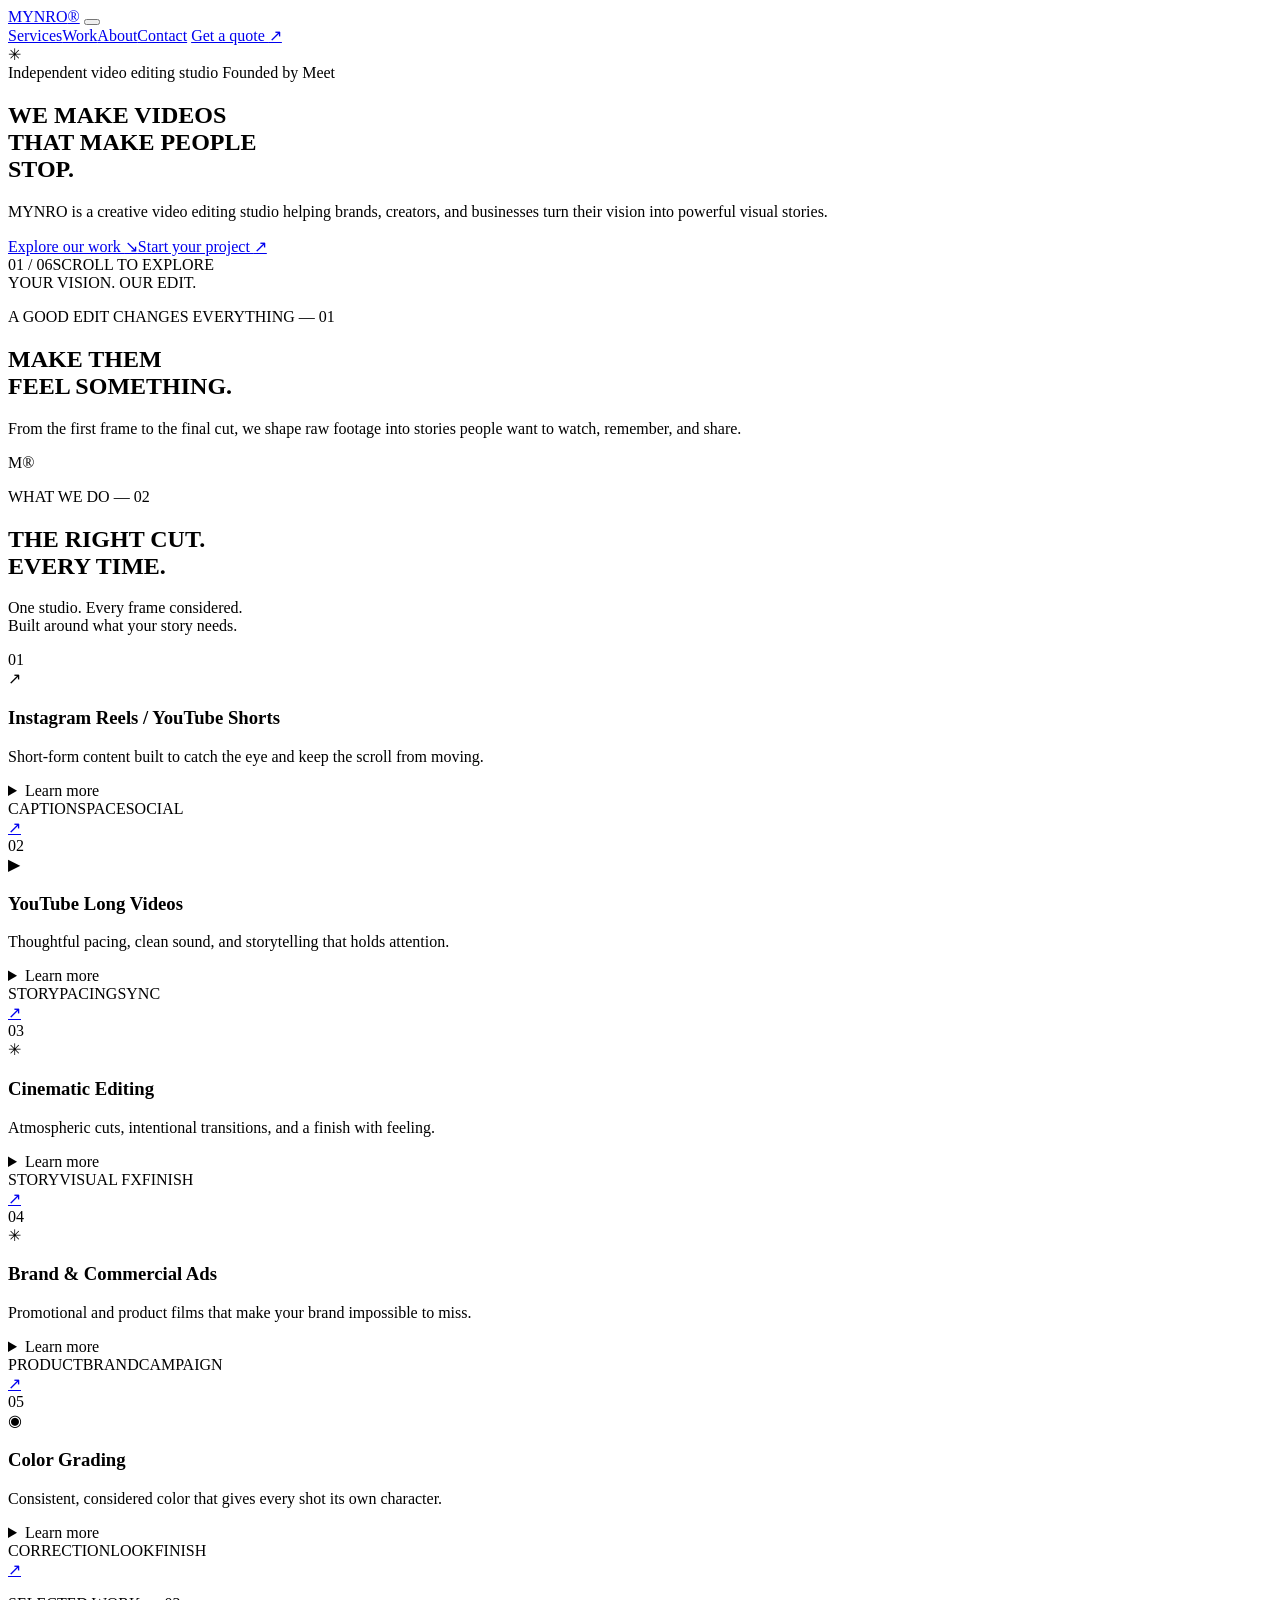
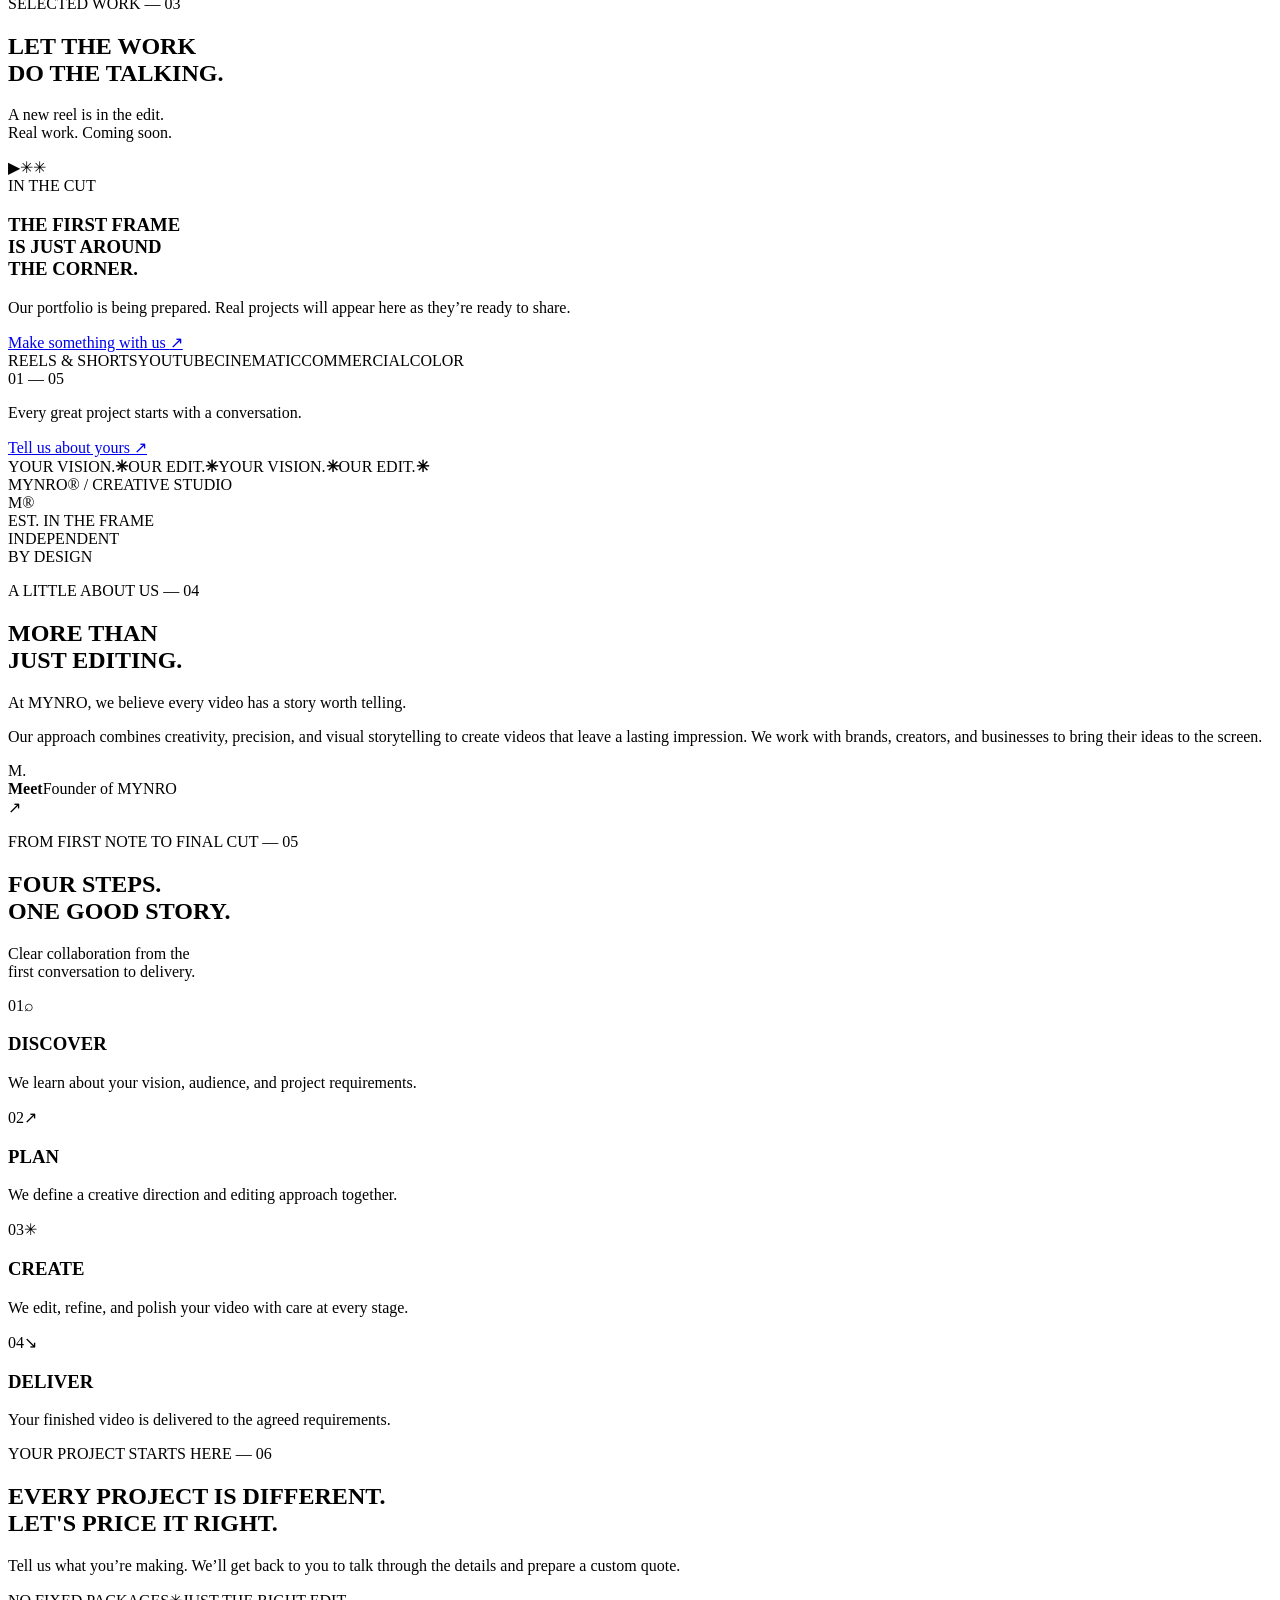
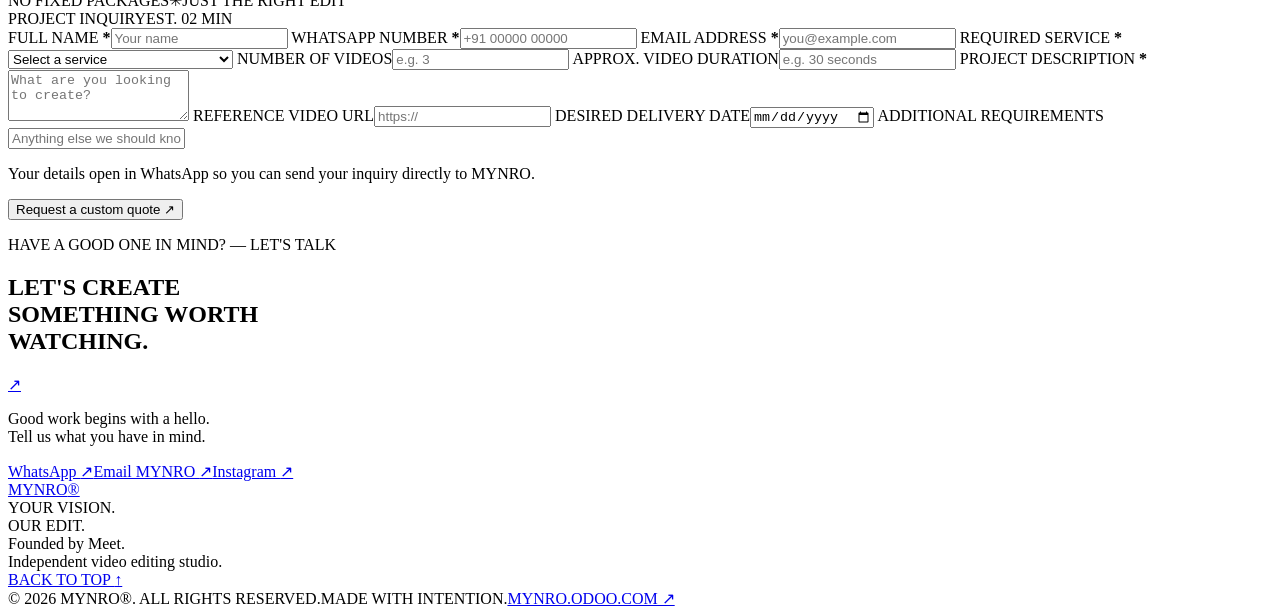
==== index.html @ 90002647 "Add files via upload" ====
<!doctype html>
<html lang="en">
<head>
  <meta charset="utf-8">
  <meta name="viewport" content="width=device-width, initial-scale=1">
  <meta name="theme-color" content="#080808">
  <meta name="description" content="MYNRO is a premium video editing studio specializing in Reels, YouTube videos, cinematic editing, commercial ads, and professional color grading.">
  <meta property="og:type" content="website">
  <meta property="og:url" content="https://mynro.odoo.com/">
  <meta property="og:title" content="MYNRO® | Premium Video Editing Studio">
  <meta property="og:description" content="Your vision. Our edit. A creative video editing studio founded by Meet.">
  <title>MYNRO® | Premium Video Editing Studio</title>
  <link rel="canonical" href="https://mynro.odoo.com/">
  <link rel="icon" href="favicon.svg" type="image/svg+xml">
  <link rel="preconnect" href="https://fonts.googleapis.com">
  <link rel="preconnect" href="https://fonts.gstatic.com" crossorigin>
  <link href="https://fonts.googleapis.com/css2?family=Anton&family=Manrope:wght@400;500;600;700;800&display=swap" rel="stylesheet">
  <link rel="stylesheet" href="styles.css">
  <script src="script.js" defer></script>
</head>
<body>
  <div class="grain" aria-hidden="true"></div>
  <header class="site-header" id="top">
    <a class="wordmark" href="#top" aria-label="MYNRO home">MYNRO<span>®</span></a>
    <button class="menu-toggle" aria-label="Open navigation" aria-expanded="false" aria-controls="primary-nav"><i></i><i></i></button>
    <nav id="primary-nav" class="primary-nav" aria-label="Main navigation">
      <a href="#services">Services</a><a href="#work">Work</a><a href="#about">About</a><a href="#contact">Contact</a>
      <a class="nav-cta" href="#quote">Get a quote <span>↗</span></a>
    </nav>
  </header>

  <main>
    <section class="hero" aria-labelledby="hero-title">
      <div class="hero-art" aria-hidden="true"><div class="orb orb-one"></div><div class="orb orb-two"></div><div class="hero-lines"></div><span class="hero-cross">✳</span></div>
      <div class="hero-inner">
        <div class="eyebrow reveal"><span class="live-dot"></span> Independent video editing studio <span class="eyebrow-rule"></span> Founded by Meet</div>
        <h1 id="hero-title" class="hero-title reveal">WE MAKE VIDEOS<br>THAT MAKE PEOPLE<br><span>STOP.</span></h1>
        <div class="hero-bottom reveal">
          <p>MYNRO is a creative video editing studio helping brands, creators, and businesses turn their vision into powerful visual stories.</p>
          <div class="hero-actions"><a class="button button-red" href="#work">Explore our work <span>↘</span></a><a class="text-link" href="#quote">Start your project <span>↗</span></a></div>
        </div>
      </div>
      <div class="hero-index"><span>01 / 06</span><span>SCROLL TO EXPLORE</span><span class="scroll-line"></span></div>
      <div class="hero-side">YOUR VISION. OUR EDIT.</div>
    </section>

    <section class="intro section-pad"><p class="section-kicker reveal">A GOOD EDIT CHANGES EVERYTHING <span>— 01</span></p><div class="intro-copy reveal"><h2>MAKE THEM<br><span>FEEL</span> SOMETHING.</h2><p>From the first frame to the final cut, we shape raw footage into stories people want to watch, remember, and share.</p></div><div class="intro-stamp" aria-hidden="true">M<span>®</span></div></section>

    <section class="services section-pad" id="services">
      <div class="section-heading reveal"><div><p class="section-kicker">WHAT WE DO <span>— 02</span></p><h2>THE RIGHT CUT.<br><span>EVERY TIME.</span></h2></div><p class="section-note">One studio. Every frame considered.<br>Built around what your story needs.</p></div>
      <div class="service-list">
        <article class="service-row reveal"><span class="service-num">01</span><div class="service-symbol symbol-reel"><span>↗</span><i></i></div><div class="service-main"><h3>Instagram Reels / YouTube Shorts</h3><p>Short-form content built to catch the eye and keep the scroll from moving.</p><details class="service-detail"><summary>Learn more</summary><p>Engaging transitions, captions and subtitles, and edits shaped for social platforms.</p></details></div><div class="service-tags"><span>CAPTIONS</span><span>PACE</span><span>SOCIAL</span></div><a class="row-arrow" href="#quote" aria-label="Get a quote for Instagram Reels and YouTube Shorts">↗</a></article>
        <article class="service-row reveal"><span class="service-num">02</span><div class="service-symbol symbol-long"><span>▶</span><i></i></div><div class="service-main"><h3>YouTube Long Videos</h3><p>Thoughtful pacing, clean sound, and storytelling that holds attention.</p><details class="service-detail"><summary>Learn more</summary><p>Long-form editing with careful story structure, audio synchronization, and visual details.</p></details></div><div class="service-tags"><span>STORY</span><span>PACING</span><span>SYNC</span></div><a class="row-arrow" href="#quote" aria-label="Get a quote for YouTube videos">↗</a></article>
        <article class="service-row reveal"><span class="service-num">03</span><div class="service-symbol symbol-cinema"><span>✳</span><i></i></div><div class="service-main"><h3>Cinematic Editing</h3><p>Atmospheric cuts, intentional transitions, and a finish with feeling.</p><details class="service-detail"><summary>Learn more</summary><p>Cinematic storytelling with creative transitions, visual effects where needed, and a polished final look.</p></details></div><div class="service-tags"><span>STORY</span><span>VISUAL FX</span><span>FINISH</span></div><a class="row-arrow" href="#quote" aria-label="Get a quote for cinematic editing">↗</a></article>
        <article class="service-row reveal"><span class="service-num">04</span><div class="service-symbol symbol-ads"><span>✳</span><i></i></div><div class="service-main"><h3>Brand & Commercial Ads</h3><p>Promotional and product films that make your brand impossible to miss.</p><details class="service-detail"><summary>Learn more</summary><p>Promotional videos, product films, and commercial stories shaped around your brand.</p></details></div><div class="service-tags"><span>PRODUCT</span><span>BRAND</span><span>CAMPAIGN</span></div><a class="row-arrow" href="#quote" aria-label="Get a quote for brand and commercial ads">↗</a></article>
        <article class="service-row reveal"><span class="service-num">05</span><div class="service-symbol symbol-grade"><span>◉</span><i></i></div><div class="service-main"><h3>Color Grading</h3><p>Consistent, considered color that gives every shot its own character.</p><details class="service-detail"><summary>Learn more</summary><p>Professional color correction, cinematic grading, visual consistency, and final color finishing.</p></details></div><div class="service-tags"><span>CORRECTION</span><span>LOOK</span><span>FINISH</span></div><a class="row-arrow" href="#quote" aria-label="Get a quote for color grading">↗</a></article>
      </div>
    </section>

    <section class="work section-pad" id="work">
      <div class="section-heading reveal"><div><p class="section-kicker">SELECTED WORK <span>— 03</span></p><h2>LET THE WORK<br><span>DO THE TALKING.</span></h2></div><p class="section-note">A new reel is in the edit.<br>Real work. Coming soon.</p></div>
      <div class="portfolio-empty reveal"><div class="empty-art" aria-hidden="true"><div class="empty-ring ring-a"></div><div class="empty-ring ring-b"></div><span class="empty-play">▶</span><span class="empty-cross cross-a">✳</span><span class="empty-cross cross-b">✳</span><div class="empty-bars"><i></i><i></i><i></i><i></i><i></i><i></i><i></i><i></i><i></i><i></i></div></div><div class="empty-copy"><span class="status-label"><i></i> IN THE CUT</span><h3>THE FIRST FRAME<br>IS JUST AROUND<br>THE CORNER.</h3><p>Our portfolio is being prepared. Real projects will appear here as they’re ready to share.</p><a class="text-link" href="#quote">Make something with us <span>↗</span></a></div><div class="empty-foot"><span>REELS & SHORTS</span><span>YOUTUBE</span><span>CINEMATIC</span><span>COMMERCIAL</span><span>COLOR</span></div></div>
      <div class="work-note reveal"><span>01 — 05</span><p>Every great project starts with a conversation.</p><a href="#quote">Tell us about yours <span>↗</span></a></div>
    </section>

    <section class="manifesto" aria-label="MYNRO brand statement"><div class="manifesto-track"><span>YOUR VISION.</span><b>✳</b><span>OUR EDIT.</span><b>✳</b><span>YOUR VISION.</span><b>✳</b><span>OUR EDIT.</span><b>✳</b></div></section>

    <section class="about section-pad" id="about">
      <div class="about-visual reveal"><div class="about-frame"><span class="frame-top">MYNRO® / CREATIVE STUDIO</span><div class="about-monogram">M<span>®</span></div><span class="frame-bottom">EST. IN THE FRAME</span></div><span class="about-index">INDEPENDENT<br>BY DESIGN</span></div>
      <div class="about-copy reveal"><p class="section-kicker">A LITTLE ABOUT US <span>— 04</span></p><h2>MORE THAN<br>JUST <span>EDITING.</span></h2><p class="about-lead">At MYNRO, we believe every video has a story worth telling.</p><p>Our approach combines creativity, precision, and visual storytelling to create videos that leave a lasting impression. We work with brands, creators, and businesses to bring their ideas to the screen.</p><div class="founder"><span class="founder-mark">M.</span><div><strong>Meet</strong><span>Founder of MYNRO</span></div><span class="founder-arrow">↗</span></div></div>
    </section>

    <section class="process section-pad"><div class="section-heading reveal"><div><p class="section-kicker">FROM FIRST NOTE TO FINAL CUT <span>— 05</span></p><h2>FOUR STEPS.<br><span>ONE GOOD STORY.</span></h2></div><p class="section-note">Clear collaboration from the<br>first conversation to delivery.</p></div><div class="process-grid"><article class="process-step reveal"><span class="step-number">01</span><span class="step-icon">⌕</span><h3>DISCOVER</h3><p>We learn about your vision, audience, and project requirements.</p><span class="step-line"></span></article><article class="process-step reveal"><span class="step-number">02</span><span class="step-icon">↗</span><h3>PLAN</h3><p>We define a creative direction and editing approach together.</p><span class="step-line"></span></article><article class="process-step reveal"><span class="step-number">03</span><span class="step-icon">✳</span><h3>CREATE</h3><p>We edit, refine, and polish your video with care at every stage.</p><span class="step-line"></span></article><article class="process-step reveal"><span class="step-number">04</span><span class="step-icon">↘</span><h3>DELIVER</h3><p>Your finished video is delivered to the agreed requirements.</p><span class="step-line"></span></article></div></section>

    <section class="quote section-pad" id="quote">
      <div class="quote-heading reveal"><p class="section-kicker">YOUR PROJECT STARTS HERE <span>— 06</span></p><h2>EVERY PROJECT IS DIFFERENT.<br><span>LET'S PRICE IT RIGHT.</span></h2><p>Tell us what you’re making. We’ll get back to you to talk through the details and prepare a custom quote.</p><div class="quote-no-packages"><span>NO FIXED PACKAGES</span><span class="quote-x">✳</span><span>JUST THE RIGHT EDIT</span></div></div>
      <form class="quote-form reveal" id="quote-form">
        <div class="form-top"><span>PROJECT INQUIRY</span><span>EST. 02 MIN <i></i></span></div>
        <div class="form-grid">
          <label>FULL NAME <b>*</b><input name="name" autocomplete="name" placeholder="Your name" required></label>
          <label>WHATSAPP NUMBER <b>*</b><input name="phone" type="tel" autocomplete="tel" placeholder="+91 00000 00000" required></label>
          <label>EMAIL ADDRESS <b>*</b><input name="email" type="email" autocomplete="email" placeholder="you@example.com" required></label>
          <label>REQUIRED SERVICE <b>*</b><select name="service" required><option value="" disabled selected>Select a service</option><option>Instagram Reels / YouTube Shorts</option><option>YouTube Long Videos</option><option>Cinematic Editing</option><option>Brand & Commercial Ads</option><option>Color Grading</option></select></label>
          <label>NUMBER OF VIDEOS<input name="count" placeholder="e.g. 3"></label>
          <label>APPROX. VIDEO DURATION<input name="duration" placeholder="e.g. 30 seconds"></label>
          <label class="wide">PROJECT DESCRIPTION <b>*</b><textarea name="description" rows="3" placeholder="What are you looking to create?" required></textarea></label>
          <label class="wide">REFERENCE VIDEO URL<input name="reference" type="url" placeholder="https://"></label>
          <label>DESIRED DELIVERY DATE<input name="date" type="date"></label>
          <label>ADDITIONAL REQUIREMENTS<input name="requirements" placeholder="Anything else we should know?"></label>
        </div>
        <div class="form-bottom"><p>Your details open in WhatsApp so you can send your inquiry directly to MYNRO.</p><button class="button button-red submit-button" type="submit">Request a custom quote <span>↗</span></button></div>
        <p class="form-feedback" id="form-feedback" role="status" aria-live="polite"></p>
      </form>
    </section>

    <section class="contact section-pad" id="contact"><div class="contact-top reveal"><p class="section-kicker">HAVE A GOOD ONE IN MIND? <span>— LET'S TALK</span></p><h2>LET'S CREATE<br>SOMETHING <span>WORTH<br>WATCHING.</span></h2><a class="contact-round" href="#quote" aria-label="Start your project">↗</a></div><div class="contact-bottom reveal"><p>Good work begins with a hello.<br>Tell us what you have in mind.</p><div class="contact-links"><a href="https://wa.me/917990540850" target="_blank" rel="noopener">WhatsApp <span>↗</span></a><a href="mailto:mynro.in@gmail.com">Email MYNRO <span>↗</span></a><a href="https://www.instagram.com/mynro.7/" target="_blank" rel="noopener">Instagram <span>↗</span></a></div></div></section>
  </main>

  <footer class="site-footer"><div class="footer-main"><a href="#top" class="footer-brand">MYNRO<span>®</span></a><div class="footer-tagline">YOUR VISION.<br>OUR EDIT.</div><div class="footer-founded">Founded by Meet.<br>Independent video editing studio.</div><a class="footer-top" href="#top">BACK TO TOP <span>↑</span></a></div><div class="footer-bottom"><span>© <span id="year"></span> MYNRO®. ALL RIGHTS RESERVED.</span><span>MADE WITH INTENTION.</span><a href="https://mynro.odoo.com/" target="_blank" rel="noopener">MYNRO.ODOO.COM ↗</a></div></footer>
</body>
</html>
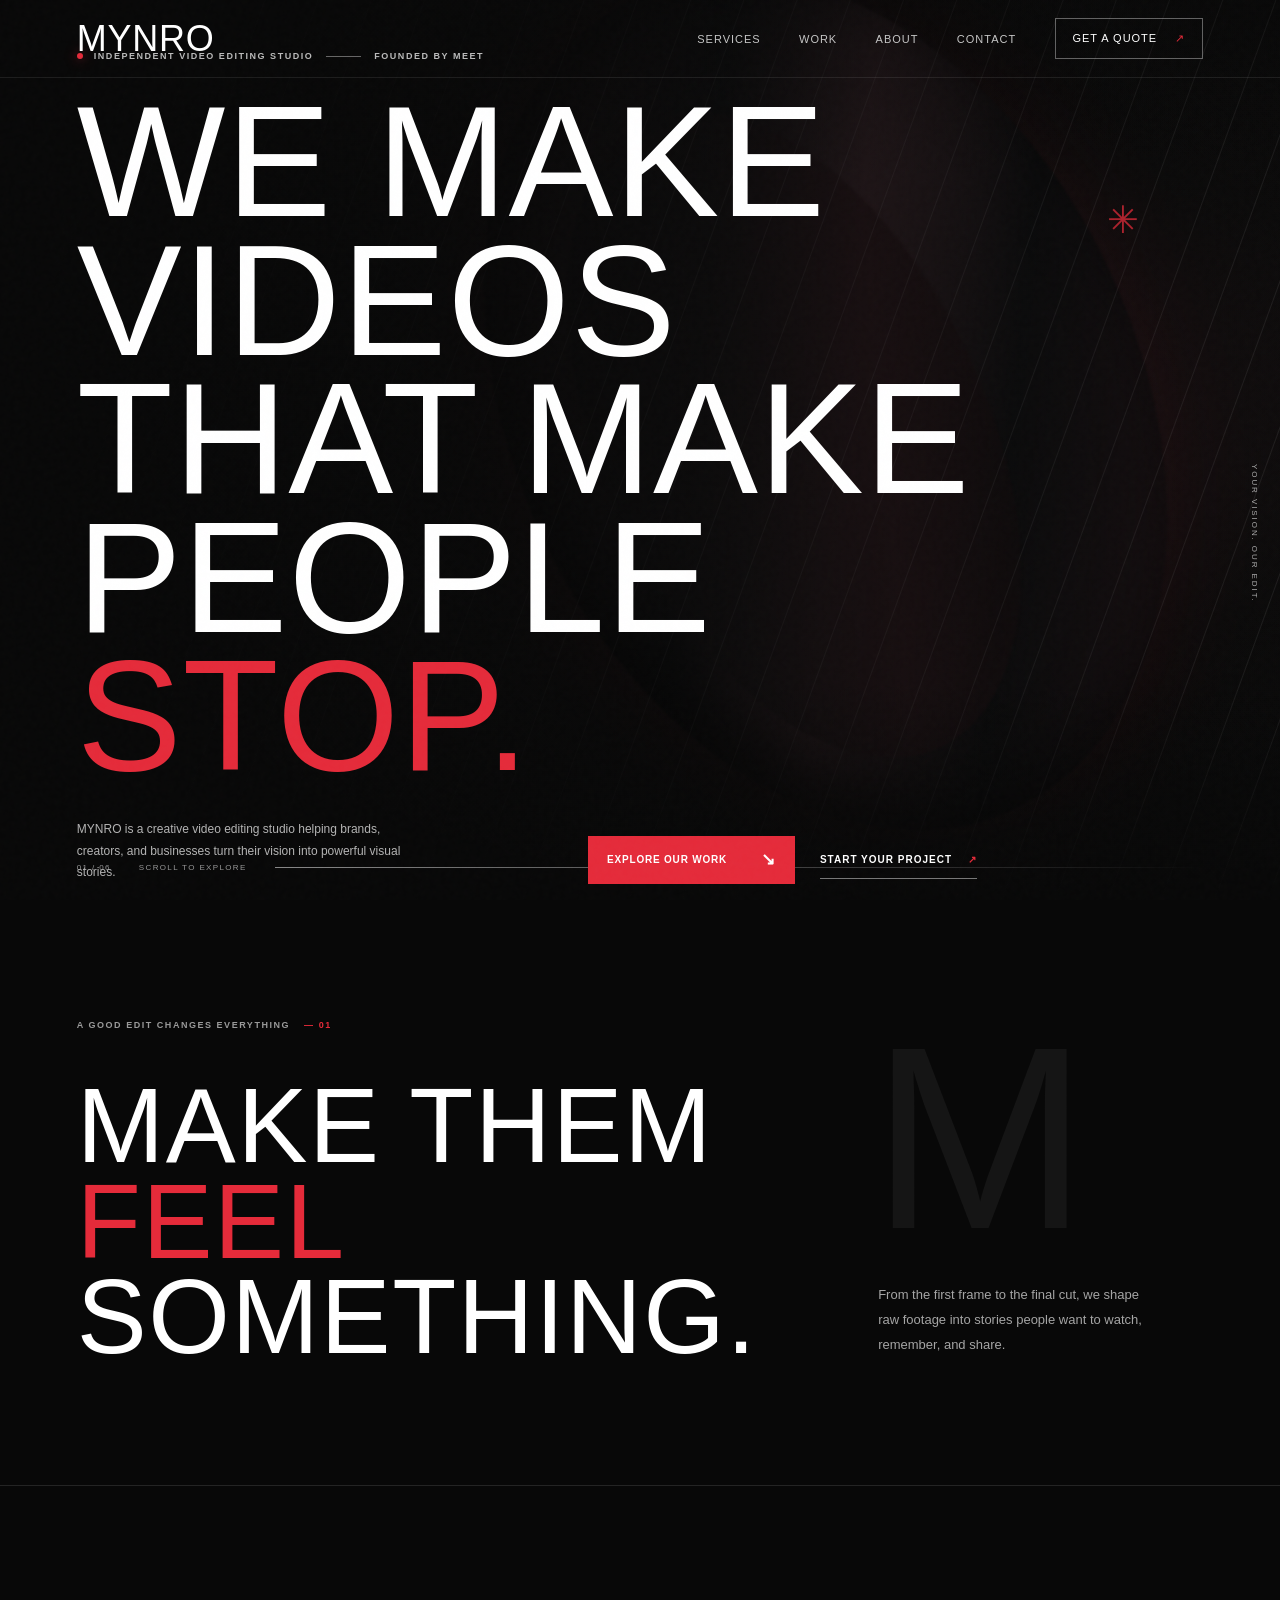
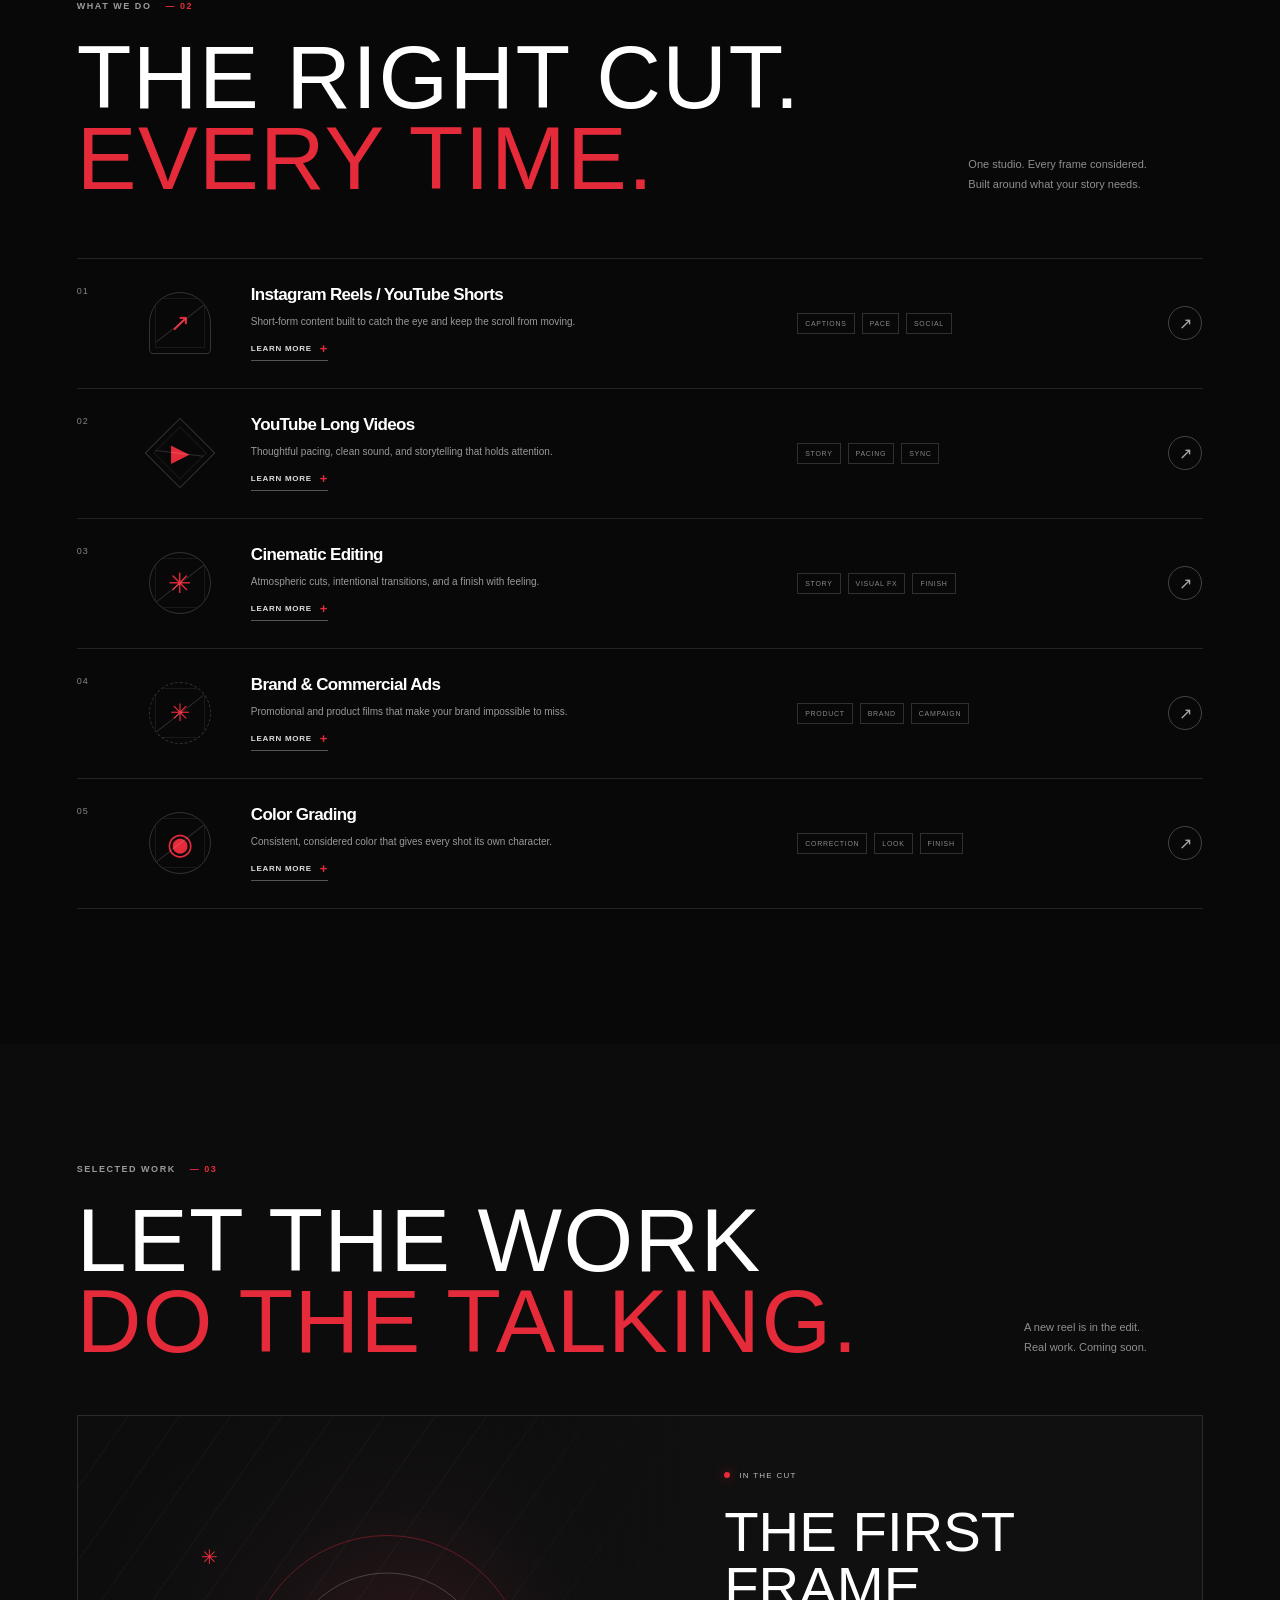
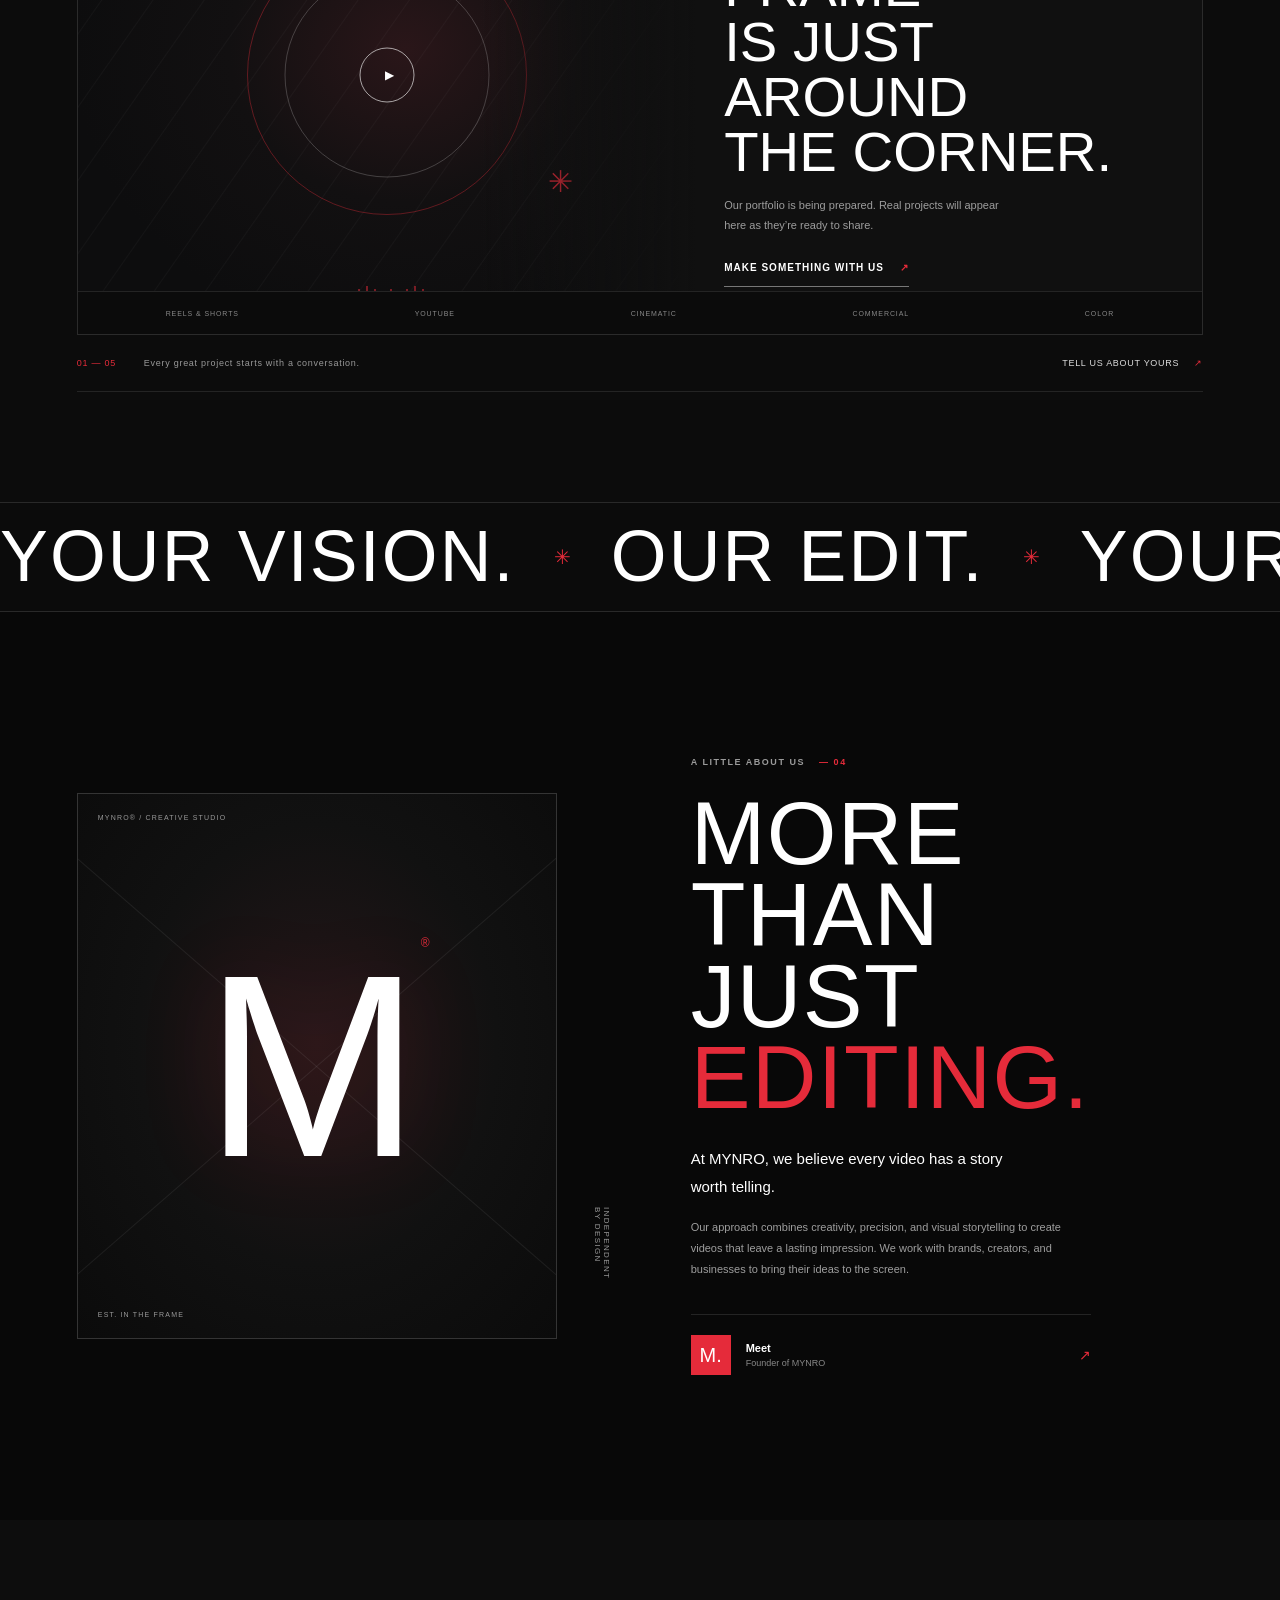
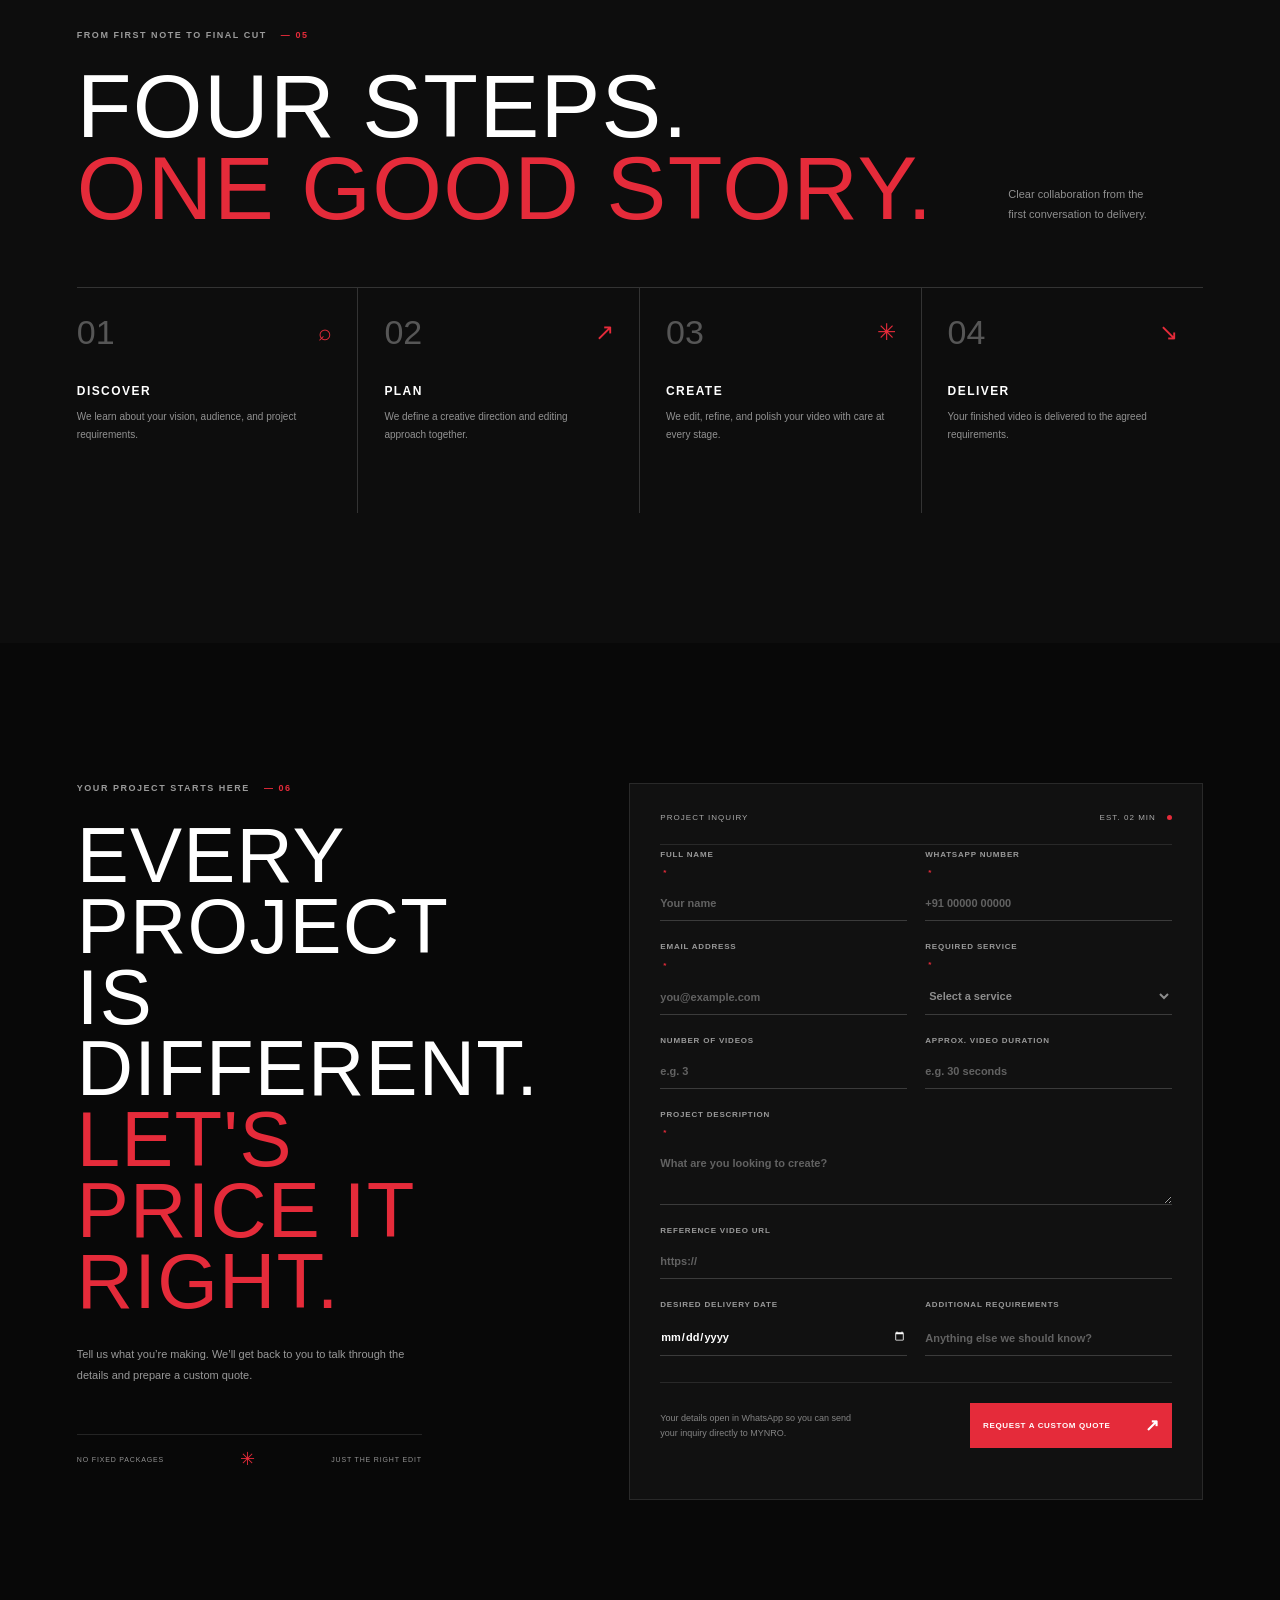
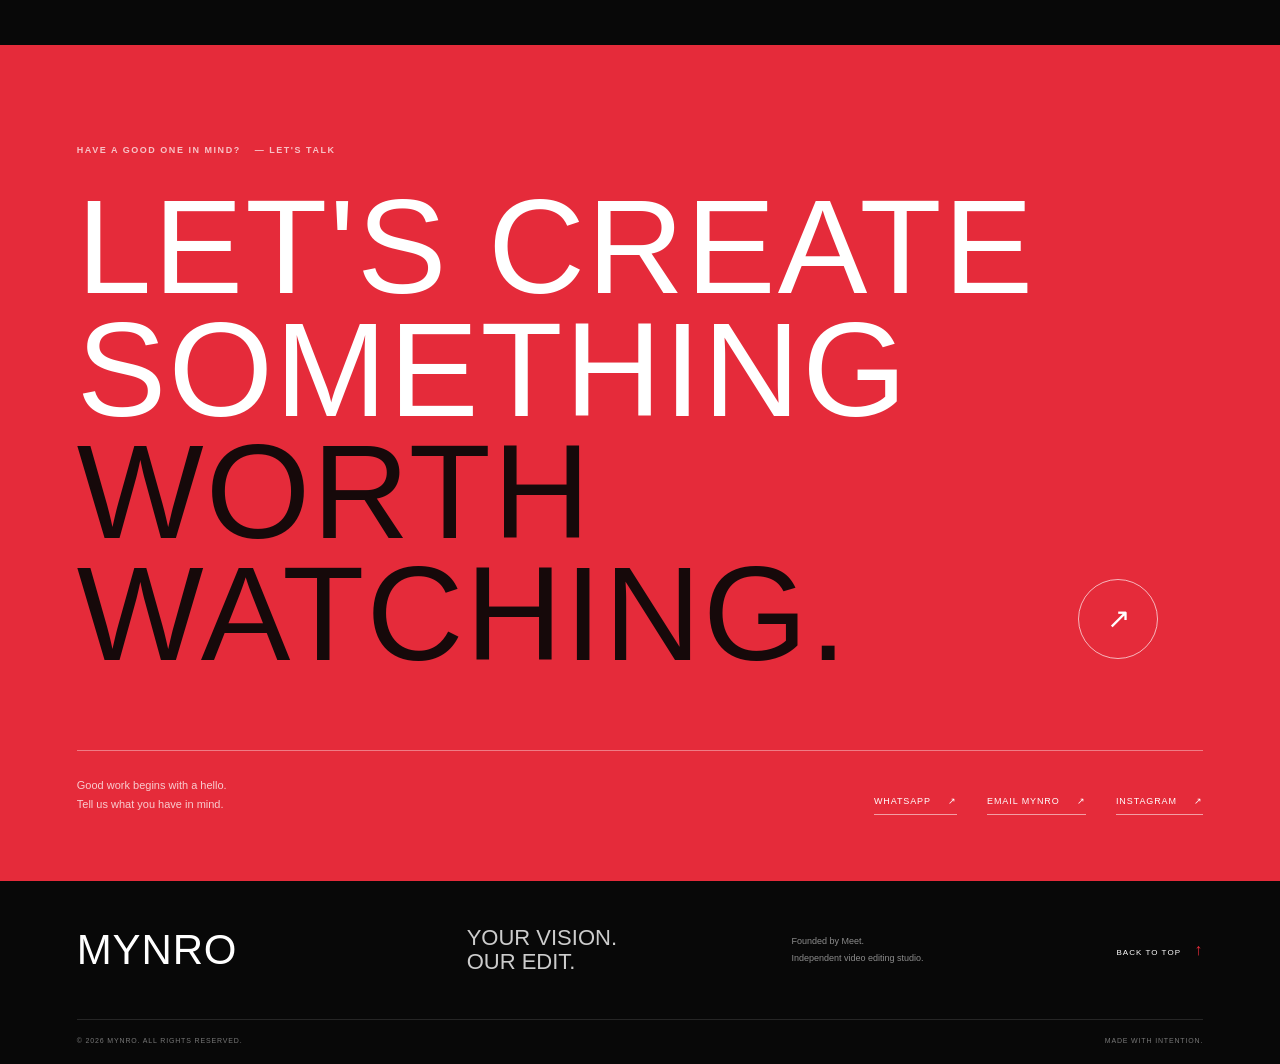
==== commit c6c8aaea: "Update index.html" ====
--- a/index.html
+++ b/index.html
@@ -7,9 +7,9 @@
   <meta name="description" content="MYNRO is a premium video editing studio specializing in Reels, YouTube videos, cinematic editing, commercial ads, and professional color grading.">
   <meta property="og:type" content="website">
   <meta property="og:url" content="https://mynro.odoo.com/">
-  <meta property="og:title" content="MYNRO® | Premium Video Editing Studio">
+  <meta property="og:title" content="MYNRO | Premium Video Editing Studio">
   <meta property="og:description" content="Your vision. Our edit. A creative video editing studio founded by Meet.">
-  <title>MYNRO® | Premium Video Editing Studio</title>
+  <title>MYNRO | Premium Video Editing Studio</title>
   <link rel="canonical" href="https://mynro.odoo.com/">
   <link rel="icon" href="favicon.svg" type="image/svg+xml">
   <link rel="preconnect" href="https://fonts.googleapis.com">
@@ -21,7 +21,7 @@
 <body>
   <div class="grain" aria-hidden="true"></div>
   <header class="site-header" id="top">
-    <a class="wordmark" href="#top" aria-label="MYNRO home">MYNRO<span>®</span></a>
+    <a class="wordmark" href="#top" aria-label="MYNRO home">MYNRO</a>
     <button class="menu-toggle" aria-label="Open navigation" aria-expanded="false" aria-controls="primary-nav"><i></i><i></i></button>
     <nav id="primary-nav" class="primary-nav" aria-label="Main navigation">
       <a href="#services">Services</a><a href="#work">Work</a><a href="#about">About</a><a href="#contact">Contact</a>
@@ -44,7 +44,7 @@
       <div class="hero-side">YOUR VISION. OUR EDIT.</div>
     </section>
 
-    <section class="intro section-pad"><p class="section-kicker reveal">A GOOD EDIT CHANGES EVERYTHING <span>— 01</span></p><div class="intro-copy reveal"><h2>MAKE THEM<br><span>FEEL</span> SOMETHING.</h2><p>From the first frame to the final cut, we shape raw footage into stories people want to watch, remember, and share.</p></div><div class="intro-stamp" aria-hidden="true">M<span>®</span></div></section>
+    <section class="intro section-pad"><p class="section-kicker reveal">A GOOD EDIT CHANGES EVERYTHING <span>— 01</span></p><div class="intro-copy reveal"><h2>MAKE THEM<br><span>FEEL</span> SOMETHING.</h2><p>From the first frame to the final cut, we shape raw footage into stories people want to watch, remember, and share.</p></div><div class="intro-stamp" aria-hidden="true">M</div></section>
 
     <section class="services section-pad" id="services">
       <div class="section-heading reveal"><div><p class="section-kicker">WHAT WE DO <span>— 02</span></p><h2>THE RIGHT CUT.<br><span>EVERY TIME.</span></h2></div><p class="section-note">One studio. Every frame considered.<br>Built around what your story needs.</p></div>
@@ -96,6 +96,7 @@
     <section class="contact section-pad" id="contact"><div class="contact-top reveal"><p class="section-kicker">HAVE A GOOD ONE IN MIND? <span>— LET'S TALK</span></p><h2>LET'S CREATE<br>SOMETHING <span>WORTH<br>WATCHING.</span></h2><a class="contact-round" href="#quote" aria-label="Start your project">↗</a></div><div class="contact-bottom reveal"><p>Good work begins with a hello.<br>Tell us what you have in mind.</p><div class="contact-links"><a href="https://wa.me/917990540850" target="_blank" rel="noopener">WhatsApp <span>↗</span></a><a href="mailto:mynro.in@gmail.com">Email MYNRO <span>↗</span></a><a href="https://www.instagram.com/mynro.7/" target="_blank" rel="noopener">Instagram <span>↗</span></a></div></div></section>
   </main>
 
-  <footer class="site-footer"><div class="footer-main"><a href="#top" class="footer-brand">MYNRO<span>®</span></a><div class="footer-tagline">YOUR VISION.<br>OUR EDIT.</div><div class="footer-founded">Founded by Meet.<br>Independent video editing studio.</div><a class="footer-top" href="#top">BACK TO TOP <span>↑</span></a></div><div class="footer-bottom"><span>© <span id="year"></span> MYNRO®. ALL RIGHTS RESERVED.</span><span>MADE WITH INTENTION.</span><a href="https://mynro.odoo.com/" target="_blank" rel="noopener">MYNRO.ODOO.COM ↗</a></div></footer>
+  
+<footer class="site-footer"><div class="footer-main"><a href="#top" class="footer-brand">MYNRO</a><div class="footer-tagline">YOUR VISION.<br>OUR EDIT.</div><div class="footer-founded">Founded by Meet.<br>Independent video editing studio.</div><a class="footer-top" href="#top">BACK TO TOP <span>↑</span></a></div><div class="footer-bottom"><span>© <span id="year"></span> MYNRO. ALL RIGHTS RESERVED.</span><span>MADE WITH INTENTION.</span></div></footer>
 </body>
 </html>
--- a/styles.css
+++ b/styles.css
@@ -0,0 +1,7 @@
+:root{--black:#080808;--card:#111;--white:#fff;--muted:#a5a5a5;--line:#242424;--red:#e52b3a;--display:'Anton','Arial Narrow',sans-serif;--body:'Manrope',Arial,sans-serif;--gutter:clamp(22px,6vw,92px)}
+*{box-sizing:border-box}html{scroll-behavior:smooth;scroll-padding-top:90px}body{margin:0;background:var(--black);color:var(--white);font-family:var(--body);font-size:14px;overflow-x:hidden}body.menu-open{overflow:hidden}a{color:inherit;text-decoration:none}button,input,select,textarea{font:inherit}.grain{position:fixed;inset:0;z-index:10;pointer-events:none;opacity:.075;background-image:url("data:image/svg+xml,%3Csvg viewBox='0 0 180 180' xmlns='http://www.w3.org/2000/svg'%3E%3Cfilter id='n'%3E%3CfeTurbulence type='fractalNoise' baseFrequency='.88' numOctaves='3' stitchTiles='stitch'/%3E%3C/filter%3E%3Crect width='100%25' height='100%25' filter='url(%23n)' opacity='.25'/%3E%3C/svg%3E")}.site-header{height:78px;padding:0 var(--gutter);display:flex;align-items:center;justify-content:space-between;position:absolute;z-index:20;top:0;left:0;width:100%;border-bottom:1px solid #ffffff16}.wordmark,.footer-brand{font:36px var(--display);letter-spacing:.02em}.wordmark span,.footer-brand span{font:11px var(--body);vertical-align:top;margin-left:2px}.primary-nav{display:flex;align-items:center;gap:clamp(20px,3vw,45px);font-size:11px;letter-spacing:.09em;text-transform:uppercase}.primary-nav>a:not(.nav-cta){color:#c6c6c6;transition:color .2s}.primary-nav>a:hover{color:#fff}.nav-cta{border:1px solid #ffffff5c;padding:13px 17px;transition:background .2s,border .2s}.nav-cta:hover{background:var(--red);border-color:var(--red)}.nav-cta span{padding-left:14px;color:var(--red)}.nav-cta:hover span{color:#fff}.menu-toggle{display:none}.hero{height:min(920px,100svh);min-height:690px;position:relative;overflow:hidden;display:flex;align-items:center}.hero-inner{position:relative;z-index:2;padding:110px var(--gutter) 75px;width:100%}.hero-art{position:absolute;inset:0;overflow:hidden;background:radial-gradient(ellipse at 72% 45%,#1a1113 0%,#0c0b0b 38%,#080808 72%)}.hero-art:after{content:'';position:absolute;inset:0;background:linear-gradient(90deg,#080808 2%,#080808db 38%,#0808081c 100%),linear-gradient(0deg,#080808 0%,transparent 24%,transparent 80%,#08080855)}.orb{position:absolute;border-radius:50%;filter:blur(1px);transform:rotate(-25deg)}.orb-one{width:min(49vw,700px);height:min(70vw,920px);top:-5%;right:11%;background:linear-gradient(120deg,#29191c,#0f0f10 37%,#332125 52%,#0d0d0e 69%,#241417);box-shadow:inset 30px 0 80px #000,0 0 100px #7b1c2630}.orb-two{width:min(30vw,430px);height:min(55vw,690px);top:10%;right:23%;background:linear-gradient(110deg,#0a0a0b,#161213 40%,#251417 65%,#080808);opacity:.78}.hero-lines{position:absolute;inset:0;opacity:.1;background:repeating-linear-gradient(110deg,transparent 0,transparent 48px,#d2d2d2 49px,transparent 50px)}.hero-cross{position:absolute;right:11%;top:22%;font-size:38px;color:var(--red);animation:rotate 18s linear infinite}.eyebrow,.section-kicker{font-size:9px;font-weight:700;letter-spacing:.17em;text-transform:uppercase}.eyebrow{display:flex;align-items:center;gap:11px;color:#bbb;margin-bottom:31px}.live-dot,.status-label i{width:6px;height:6px;border-radius:50%;background:var(--red);display:inline-block;box-shadow:0 0 12px #e52b3a99}.eyebrow-rule{width:35px;height:1px;background:#666;margin:0 2px}.hero-title{font:clamp(78px,12.3vw,174px)/.88 var(--display);letter-spacing:.005em;margin:0;max-width:1160px;position:relative;z-index:1}.hero-title span,.section-heading h2 span,.intro h2 span,.about-copy h2 span,.quote h2 span,.contact h2 span{color:var(--red)}.hero-bottom{display:flex;align-items:flex-end;justify-content:space-between;gap:25px;max-width:900px;margin-top:34px}.hero-bottom>p{max-width:335px;color:#b4b4b4;line-height:1.8;font-size:12px;margin:0}.hero-actions{display:flex;align-items:center;gap:25px}.button{display:inline-flex;align-items:center;justify-content:space-between;gap:34px;min-height:48px;padding:0 19px;font-size:10px;font-weight:800;letter-spacing:.08em;text-transform:uppercase;border:0;cursor:pointer}.button-red{background:var(--red);color:white;transition:background .2s,transform .2s}.button-red:hover{background:#c61e2e;transform:translateY(-2px)}.button span{font-size:17px}.text-link{font-size:10px;text-transform:uppercase;letter-spacing:.1em;font-weight:700;border-bottom:1px solid #777;padding:13px 0}.text-link span{color:var(--red);padding-left:12px}.hero-index{position:absolute;bottom:28px;left:var(--gutter);right:var(--gutter);display:flex;align-items:center;gap:28px;font-size:8px;letter-spacing:.17em;color:#979797}.scroll-line{height:1px;flex:1;background:linear-gradient(90deg,#888,transparent)}.hero-side{position:absolute;right:21px;bottom:33%;writing-mode:vertical-rl;font-size:8px;letter-spacing:.24em;color:#aaa}.section-pad{padding:120px var(--gutter)}.intro{min-height:520px;position:relative;border-bottom:1px solid var(--line)}.section-kicker{color:#9a9a9a;margin:0}.section-kicker span{color:var(--red);margin-left:10px}.intro-copy{display:flex;align-items:flex-end;justify-content:space-between;gap:30px;margin-top:48px;position:relative;z-index:1}.intro h2,.section-heading h2,.about-copy h2,.quote h2,.contact h2{font:clamp(54px,8.2vw,112px)/.91 var(--display);letter-spacing:.015em;margin:0}.intro-copy>p{max-width:280px;font-size:13px;line-height:1.9;color:var(--muted);margin:0 4% 7px 0}.intro-stamp{position:absolute;right:15%;top:23%;font:260px/.8 var(--display);color:#151515}.intro-stamp span{font:16px var(--body);vertical-align:top}.services{padding-top:115px;padding-bottom:135px}.section-heading{display:flex;align-items:flex-end;justify-content:space-between;gap:30px;margin-bottom:58px}.section-heading h2{font-size:clamp(56px,7vw,94px);margin-top:26px}.section-note{font-size:11px;color:#8f8f8f;line-height:1.8;margin:0 5% 5px 0}.service-list{border-top:1px solid var(--line)}.service-row{min-height:130px;border-bottom:1px solid var(--line);display:grid;grid-template-columns:52px 82px minmax(240px,1.5fr) minmax(210px,1fr) 35px;align-items:center;gap:20px;transition:background .25s,padding .25s}.service-row:hover{background:#101010;padding-left:12px;padding-right:12px}.service-num{font-size:9px;letter-spacing:.1em;color:#858585;align-self:start;padding-top:27px}.service-symbol{height:62px;width:62px;position:relative;border:1px solid #333;display:grid;place-items:center;overflow:hidden;color:var(--red);font-size:24px}.service-symbol:before{content:'';position:absolute;inset:5px;border:1px solid #ffffff12}.service-symbol i{position:absolute;width:100%;height:1px;background:#ffffff26;transform:rotate(-38deg)}.symbol-reel{border-radius:50% 50% 4px 4px}.symbol-long{transform:rotate(45deg);width:50px;height:50px;margin-left:6px}.symbol-long span{transform:rotate(-45deg)}.symbol-cinema{border-radius:50%;font-size:28px}.symbol-ads{border-radius:50%;border-style:dashed}.symbol-grade{border-radius:50%;font-size:30px}.service-main h3{font-size:17px;letter-spacing:-.04em;margin:0 0 8px}.service-main p{font-size:10px;line-height:1.7;color:#999;margin:0;max-width:360px}.service-tags{display:flex;flex-wrap:wrap;gap:7px}.service-tags span{font-size:7px;letter-spacing:.1em;color:#888;border:1px solid #303030;padding:6px 7px}.row-arrow{width:34px;height:34px;border:1px solid #444;border-radius:50%;display:grid;place-items:center;font-size:16px;color:#aaa;transition:all .2s}.service-row:hover .row-arrow{background:var(--red);color:#fff;border-color:var(--red)}.work{background:#0c0c0c;padding-top:120px;padding-bottom:110px}.work .section-heading{margin-bottom:52px}.portfolio-empty{min-height:440px;display:grid;grid-template-columns:1.1fr .9fr;position:relative;border:1px solid #2b2b2b;background:#101010;overflow:hidden}.empty-art{position:relative;min-height:420px;background:radial-gradient(ellipse at 53% 45%,#2a1619,#121011 38%,#0d0d0e 72%);overflow:hidden}.empty-art:after{content:'';position:absolute;inset:0;background:linear-gradient(90deg,transparent 65%,#101010 100%),repeating-linear-gradient(125deg,transparent,transparent 40px,#ffffff08 41px,transparent 42px)}.empty-ring{position:absolute;border:1px solid #e52b3a60;border-radius:50%;top:50%;left:50%;transform:translate(-50%,-50%)}.ring-a{width:280px;height:280px}.ring-b{width:205px;height:205px;border-color:#ffffff33}.empty-play{position:absolute;top:50%;left:50%;transform:translate(-50%,-50%);z-index:2;width:55px;height:55px;border:1px solid #ffffff9c;border-radius:50%;display:grid;place-items:center;padding-left:4px;font-size:12px}.empty-cross{position:absolute;color:var(--red)}.cross-a{left:20%;top:25%;font-size:20px}.cross-b{right:20%;bottom:26%;font-size:30px}.empty-bars{position:absolute;left:50%;bottom:27px;transform:translateX(-50%);display:flex;gap:6px;align-items:center;height:22px}.empty-bars i{display:block;width:2px;height:10px;background:#e52b3a80}.empty-bars i:nth-child(3n){height:20px}.empty-bars i:nth-child(2n){height:14px}.empty-copy{padding:55px 45px 60px 28px;align-self:center}.status-label{font-size:8px;letter-spacing:.16em;color:#bcbcbc;display:flex;gap:9px;align-items:center}.empty-copy h3{font:clamp(35px,4.4vw,58px)/.98 var(--display);margin:24px 0 17px}.empty-copy p{font-size:11px;color:#9d9d9d;line-height:1.8;max-width:285px;margin-bottom:22px}.empty-foot{position:absolute;bottom:0;left:0;right:0;height:43px;background:#0b0b0b;border-top:1px solid #242424;display:flex;align-items:center;justify-content:space-around;font-size:7px;letter-spacing:.13em;color:#888}.work-note{display:flex;align-items:center;gap:28px;padding:23px 0;border-bottom:1px solid var(--line);font-size:9px;letter-spacing:.08em;color:#999}.work-note p{margin:0;flex:1}.work-note>span{color:var(--red)}.work-note a{color:#ddd;text-transform:uppercase}.work-note a span{color:var(--red);padding-left:12px}.manifesto{overflow:hidden;border-top:1px solid #292929;border-bottom:1px solid #292929;padding:18px 0;background:#0b0b0b}.manifesto-track{display:flex;align-items:center;justify-content:space-around;gap:38px;white-space:nowrap;font:clamp(31px,5.6vw,72px)/1 var(--display);letter-spacing:.03em}.manifesto-track b{font:20px var(--body);color:var(--red)}.about{display:grid;grid-template-columns:1fr 1fr;gap:9%;align-items:center;padding-top:145px;padding-bottom:145px}.about-visual{position:relative;max-width:480px;width:100%;aspect-ratio: .88}.about-frame{position:absolute;inset:0;border:1px solid #343434;background:radial-gradient(ellipse at 50% 46%,#251719,#111 53%,#0b0b0b);display:flex;align-items:center;justify-content:center;overflow:hidden}.about-frame:before,.about-frame:after{content:'';position:absolute;width:150%;height:1px;background:#ffffff12;transform:rotate(-41deg)}.about-frame:after{transform:rotate(41deg)}.frame-top,.frame-bottom{position:absolute;z-index:1;left:20px;right:20px;font-size:7px;letter-spacing:.17em;color:#999}.frame-top{top:20px}.frame-bottom{bottom:20px}.about-monogram{font:clamp(140px,22vw,260px)/1 var(--display);color:#fff;position:relative;text-shadow:0 0 90px #e52b3a24}.about-monogram span{font:12px var(--body);color:var(--red);vertical-align:top}.about-index{position:absolute;right:-54px;bottom:11%;writing-mode:vertical-rl;font-size:8px;letter-spacing:.17em;color:#999}.about-copy h2{font-size:clamp(54px,7vw,90px);margin:26px 0}.about-copy>p:not(.section-kicker){font-size:11px;line-height:1.9;color:#9e9e9e;max-width:400px}.about-copy .about-lead{color:#fff!important;font-size:15px!important;max-width:350px!important}.founder{display:flex;align-items:center;gap:15px;margin-top:35px;padding-top:20px;border-top:1px solid var(--line);max-width:400px}.founder-mark{width:40px;height:40px;display:grid;place-items:center;background:var(--red);font:20px var(--display)}.founder div{display:grid;gap:4px}.founder strong{font-size:11px}.founder div span{font-size:9px;color:#888}.founder-arrow{margin-left:auto;color:var(--red)}.process{background:#0d0d0d;padding-top:110px;padding-bottom:130px}.process-grid{display:grid;grid-template-columns:repeat(4,1fr);border-top:1px solid #333}.process-step{position:relative;min-height:225px;padding:25px 26px 12px 0;border-right:1px solid #333}.process-step+.process-step{padding-left:26px}.process-step:last-child{border:0}.step-number{display:block;font:34px var(--display);color:#565656}.step-icon{position:absolute;right:25px;top:31px;font-size:23px;color:var(--red)}.process-step h3{font-size:12px;letter-spacing:.12em;margin:32px 0 10px}.process-step p{max-width:220px;color:#929292;font-size:10px;line-height:1.8}.step-line{position:absolute;bottom:0;left:0;width:0;height:2px;background:var(--red);transition:width .5s}.process-step:hover .step-line{width:100%}.quote{display:grid;grid-template-columns:.88fr 1.12fr;gap:8%;padding-top:140px;padding-bottom:145px}.quote-heading{position:sticky;top:90px;align-self:start}.quote h2{font-size:clamp(47px,6.1vw,78px);margin:27px 0}.quote-heading>p:not(.section-kicker){font-size:11px;line-height:1.9;color:#999;max-width:350px}.quote-no-packages{margin-top:48px;border-top:1px solid var(--line);padding-top:13px;display:flex;align-items:center;justify-content:space-between;max-width:345px;font-size:7px;letter-spacing:.12em;color:#929292}.quote-x{color:var(--red);font-size:18px}.quote-form{background:#111;border:1px solid #292929;padding:29px 30px}.form-top{display:flex;justify-content:space-between;padding-bottom:22px;margin-bottom:5px;border-bottom:1px solid #292929;font-size:8px;letter-spacing:.13em;color:#aaa}.form-top span:last-child i{display:inline-block;width:5px;height:5px;border-radius:50%;background:var(--red);margin-left:8px}.form-grid{display:grid;grid-template-columns:1fr 1fr;gap:21px 18px}.form-grid label{display:grid;gap:9px;color:#999;font-size:8px;letter-spacing:.1em;font-weight:700}.form-grid label b{color:var(--red);display:inline;margin-left:3px}.form-grid input,.form-grid select,.form-grid textarea{border:0;border-bottom:1px solid #3b3b3b;background:transparent;color:#fff;border-radius:0;padding:11px 0;font-family:var(--body);font-size:11px;outline:none;width:100%;resize:vertical}.form-grid input:focus,.form-grid select:focus,.form-grid textarea:focus{border-color:var(--red)}.form-grid input::placeholder,.form-grid textarea::placeholder{color:#626262}.form-grid select{color:#8d8d8d}.form-grid select option{background:#111;color:#fff}.form-grid input[type=date]{color-scheme:dark}.form-grid .wide{grid-column:1/-1}.form-bottom{display:flex;align-items:center;justify-content:space-between;gap:20px;margin-top:26px;padding-top:20px;border-top:1px solid #292929}.form-bottom p{max-width:210px;color:#848484;font-size:9px;line-height:1.7;margin:0}.submit-button{font-size:8px;padding:0 13px;min-height:45px}.form-feedback{font-size:10px;color:#ff7d86;min-height:12px;margin:10px 0 0}.contact{background:#e52b3a;padding-top:100px;padding-bottom:66px;color:#fff}.contact .section-kicker,.contact .section-kicker span{color:#ffffffb5}.contact-top{position:relative}.contact h2{font-size:clamp(66px,10.5vw,140px);margin-top:30px}.contact h2 span{color:#16090a}.contact-round{position:absolute;right:4%;bottom:3%;width:80px;height:80px;border:1px solid #ffffffa8;border-radius:50%;display:grid;place-items:center;font-size:28px;transition:background .2s,color .2s}.contact-round:hover{background:#fff;color:var(--red)}.contact-bottom{display:flex;justify-content:space-between;align-items:flex-end;margin-top:75px;padding-top:25px;border-top:1px solid #ffffff61}.contact-bottom>p{margin:0;color:#ffffffc2;font-size:11px;line-height:1.8}.contact-links{display:flex;gap:30px}.contact-links a{font-size:9px;text-transform:uppercase;letter-spacing:.1em;border-bottom:1px solid #ffffff8a;padding-bottom:8px}.contact-links a span{padding-left:14px}.site-footer{padding:45px var(--gutter) 20px;background:#080808}.footer-main{display:grid;grid-template-columns:1.2fr 1fr 1fr auto;align-items:center;padding-bottom:44px;border-bottom:1px solid #252525}.footer-brand{font-size:42px}.footer-tagline{font:22px/1.1 var(--display);color:#ccc}.footer-founded{font-size:9px;line-height:1.9;color:#8c8c8c}.footer-top{font-size:8px;letter-spacing:.13em}.footer-top span{font-size:16px;color:var(--red);margin-left:10px}.footer-bottom{display:flex;justify-content:space-between;padding-top:17px;font-size:7px;letter-spacing:.12em;color:#777}.footer-bottom a{color:#aaa}.reveal{opacity:0;transform:translateY(22px);transition:opacity .7s ease,transform .7s cubic-bezier(.2,.7,.2,1)}.reveal.in-view{opacity:1;transform:translateY(0)}@keyframes rotate{to{transform:rotate(335deg)}}
+@media(max-width:1000px){.hero-title{font-size:clamp(76px,13vw,130px)}.service-row{grid-template-columns:34px 65px minmax(190px,1fr) minmax(145px,.7fr) 34px;gap:14px}.service-tags span{font-size:6px;padding:5px}.quote{gap:5%}.quote-form{padding:25px 22px}.form-bottom{align-items:flex-start;flex-direction:column}.form-bottom p{max-width:none}.submit-button{width:100%}.about{gap:7%}}
+@media(max-width:700px){.site-header{height:67px}.wordmark{font-size:31px}.menu-toggle{display:flex;width:42px;height:42px;background:transparent;border:1px solid #ffffff44;align-items:center;justify-content:center;gap:5px;flex-direction:column;z-index:3}.menu-toggle i{display:block;width:16px;height:1px;background:white;transition:transform .2s}.menu-toggle[aria-expanded=true] i:first-child{transform:translateY(3px) rotate(45deg)}.menu-toggle[aria-expanded=true] i:last-child{transform:translateY(-3px) rotate(-45deg)}.primary-nav{position:fixed;inset:0;background:#090909;display:flex;flex-direction:column;align-items:flex-start;justify-content:center;padding:80px var(--gutter);gap:23px;visibility:hidden;opacity:0;transition:opacity .2s,visibility .2s}.primary-nav.open{visibility:visible;opacity:1}.primary-nav>a:not(.nav-cta){font:clamp(36px,12vw,58px) var(--display);color:white;letter-spacing:.02em;text-transform:uppercase}.nav-cta{margin-top:8px}.hero{min-height:720px;height:93svh;max-height:900px}.hero-inner{padding-top:120px}.eyebrow{font-size:7px;letter-spacing:.12em;flex-wrap:wrap;max-width:290px}.hero-title{font-size:clamp(66px,14.7vw,105px);line-height:.92}.hero-art{background:radial-gradient(ellipse at 70% 38%,#251417,#090909 66%)}.orb-one{width:80vw;height:115vw;right:-15%;top:9%;opacity:.65}.orb-two{width:55vw;height:92vw;right:1%;top:16%;opacity:.6}.hero-art:after{background:linear-gradient(90deg,#080808f2 0%,#0808089e 58%,#08080848),linear-gradient(0deg,#080808 0%,transparent 25%,#08080844)}.hero-bottom{display:block;margin-top:25px}.hero-bottom>p{max-width:300px;font-size:10px}.hero-actions{margin-top:23px;gap:19px}.button{min-height:44px;padding:0 14px;gap:20px;font-size:8px}.text-link{font-size:8px}.hero-index{bottom:20px;gap:13px;font-size:7px}.hero-side{display:none}.section-pad{padding:82px var(--gutter)}.intro{min-height:435px}.intro-copy{display:block;margin-top:42px}.intro h2{font-size:clamp(55px,12vw,82px)}.intro-copy>p{margin:24px 0 0;max-width:290px;font-size:11px}.intro-stamp{font-size:185px;right:5%;top:30%;opacity:.8}.section-heading{display:block;margin-bottom:38px}.section-heading h2{font-size:clamp(50px,11vw,74px);margin-top:22px}.section-note{margin:20px 0 0;font-size:10px}.services{padding-top:80px;padding-bottom:90px}.service-row{grid-template-columns:25px 50px 1fr 32px;gap:11px;min-height:112px}.service-num{font-size:8px;padding-top:22px}.service-symbol{width:46px;height:46px;font-size:18px}.symbol-long{width:40px;height:40px;margin-left:3px}.service-main h3{font-size:13px;margin-bottom:6px}.service-main p{font-size:9px;line-height:1.6}.service-tags{display:none}.row-arrow{width:30px;height:30px}.work{padding-top:82px;padding-bottom:75px}.portfolio-empty{grid-template-columns:1fr}.empty-art{min-height:260px}.ring-a{width:210px;height:210px}.ring-b{width:155px;height:155px}.empty-copy{padding:28px 23px 68px}.empty-copy h3{font-size:43px}.empty-copy p{font-size:10px}.empty-foot{font-size:6px;letter-spacing:.07em}.work-note{gap:12px;font-size:8px;flex-wrap:wrap}.work-note p{flex-basis:65%}.work-note a{margin-left:auto}.manifesto{padding:15px 0}.manifesto-track{justify-content:flex-start;gap:24px;font-size:40px;animation:marquee 25s linear infinite}.manifesto-track b{font-size:15px}@keyframes marquee{to{transform:translateX(-40%)}}.about{grid-template-columns:1fr;gap:47px;padding-top:85px;padding-bottom:90px}.about-visual{max-width:340px;aspect-ratio:1}.about-index{right:-28px}.about-monogram{font-size:180px}.about-copy h2{font-size:68px}.about-copy .about-lead{font-size:14px!important}.process{padding-top:82px;padding-bottom:85px}.process-grid{grid-template-columns:1fr 1fr}.process-step{min-height:190px;padding:20px 17px 18px 0;border-bottom:1px solid #333}.process-step+.process-step{padding-left:17px}.process-step:nth-child(2){border-right:0}.process-step:nth-child(3){padding-left:0}.process-step:nth-child(3),.process-step:nth-child(4){border-bottom:0}.step-number{font-size:29px}.step-icon{right:15px;top:25px;font-size:19px}.process-step h3{font-size:10px;margin-top:24px}.process-step p{font-size:9px}.quote{grid-template-columns:1fr;gap:43px;padding-top:88px;padding-bottom:90px}.quote-heading{position:static}.quote h2{font-size:clamp(43px,10vw,66px);margin:22px 0}.quote-heading>p:not(.section-kicker){font-size:10px}.quote-no-packages{margin-top:25px}.quote-form{padding:22px 17px}.form-grid{gap:19px 12px}.form-grid label{font-size:7px}.form-grid input,.form-grid select,.form-grid textarea{font-size:10px}.form-bottom{gap:13px}.contact{padding-top:80px;padding-bottom:42px}.contact h2{font-size:clamp(59px,12vw,92px);margin-top:25px}.contact-round{width:53px;height:53px;font-size:20px;right:0;bottom:0}.contact-bottom{display:block;margin-top:49px}.contact-links{gap:17px;margin-top:25px;flex-wrap:wrap}.contact-links a{font-size:8px}.site-footer{padding-top:35px}.footer-main{grid-template-columns:1fr 1fr;gap:25px;padding-bottom:30px}.footer-brand{font-size:37px}.footer-tagline{font-size:19px}.footer-founded{font-size:8px}.footer-top{justify-self:end}.footer-bottom{gap:12px;flex-wrap:wrap;font-size:6px}.footer-bottom span:nth-child(2){display:none}}
+@media(max-width:370px){:root{--gutter:19px}.hero-title{font-size:14vw}.hero-actions{gap:12px}.service-row{grid-template-columns:20px 42px 1fr 28px;gap:8px}.service-symbol{width:40px;height:40px}.service-main h3{font-size:12px}.service-main p{font-size:8px}.section-heading h2{font-size:47px}.empty-foot{font-size:5px}.contact-links{gap:11px}.contact-links a{font-size:7px}.form-grid{grid-template-columns:1fr}.form-grid .wide{grid-column:auto}}
+@media(prefers-reduced-motion:reduce){*,*::before,*::after{scroll-behavior:auto!important;animation-duration:.01ms!important;animation-iteration-count:1!important;transition-duration:.01ms!important}.reveal{opacity:1;transform:none}}
+.service-detail{margin-top:8px}.service-detail summary{display:inline-flex;align-items:center;gap:8px;list-style:none;cursor:pointer;color:#ddd;font-size:8px;font-weight:700;letter-spacing:.09em;text-transform:uppercase;border-bottom:1px solid #555;padding-bottom:4px}.service-detail summary::-webkit-details-marker{display:none}.service-detail summary:after{content:'+';color:var(--red);font-size:13px}.service-detail[open] summary:after{content:'−'}.service-detail p{padding-top:8px!important;color:#aaa!important}
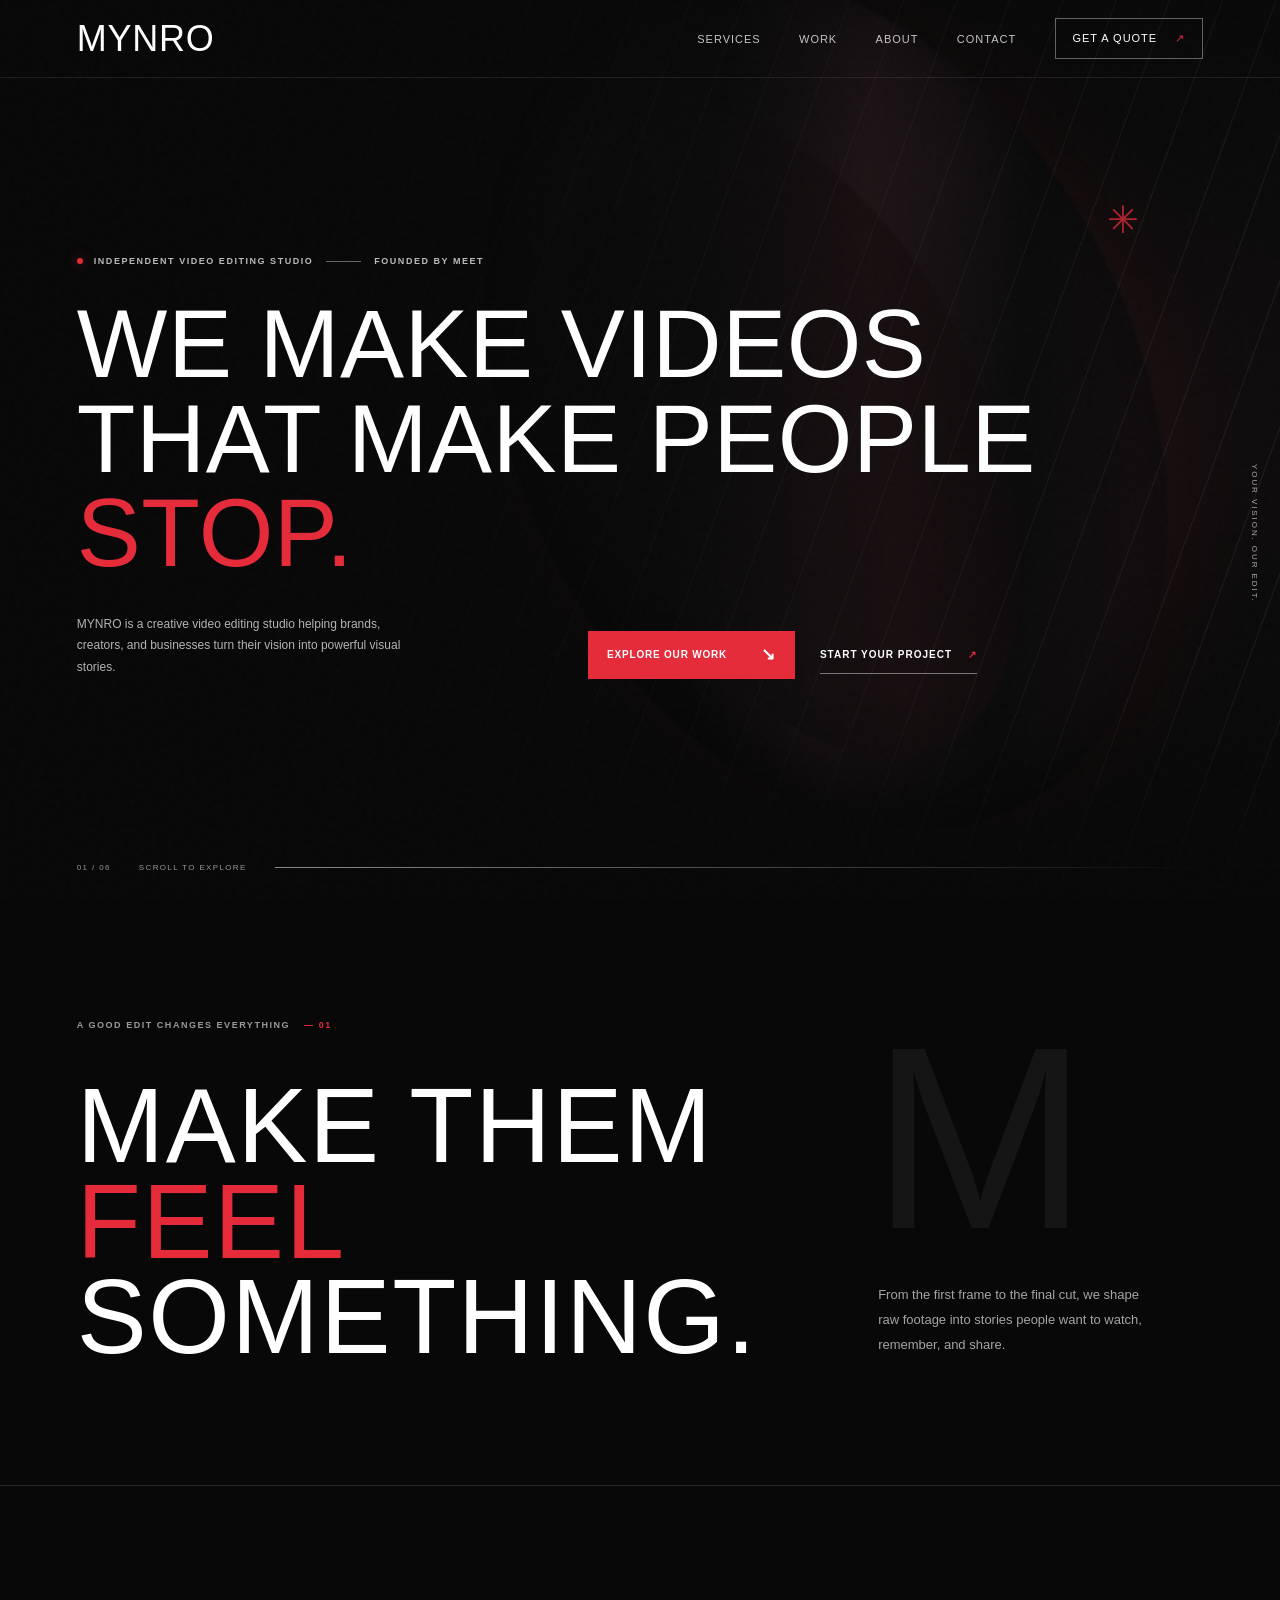
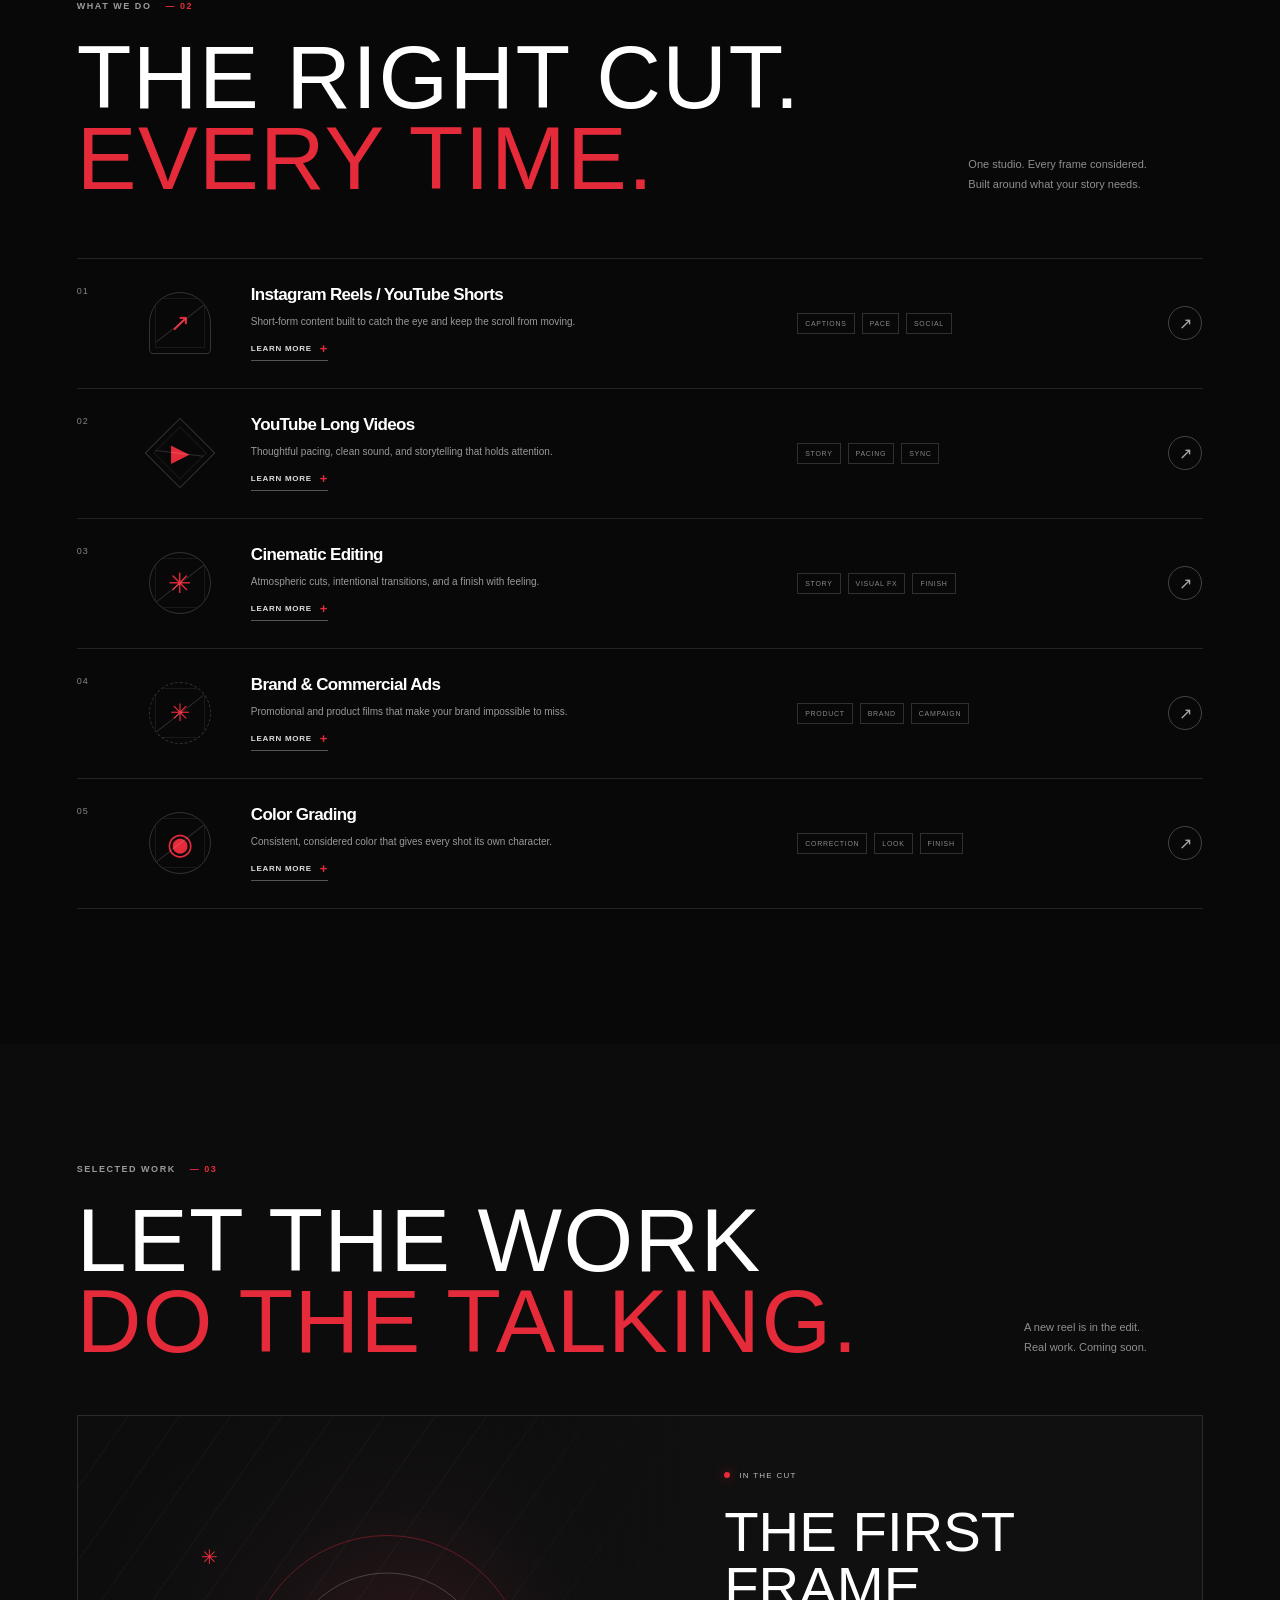
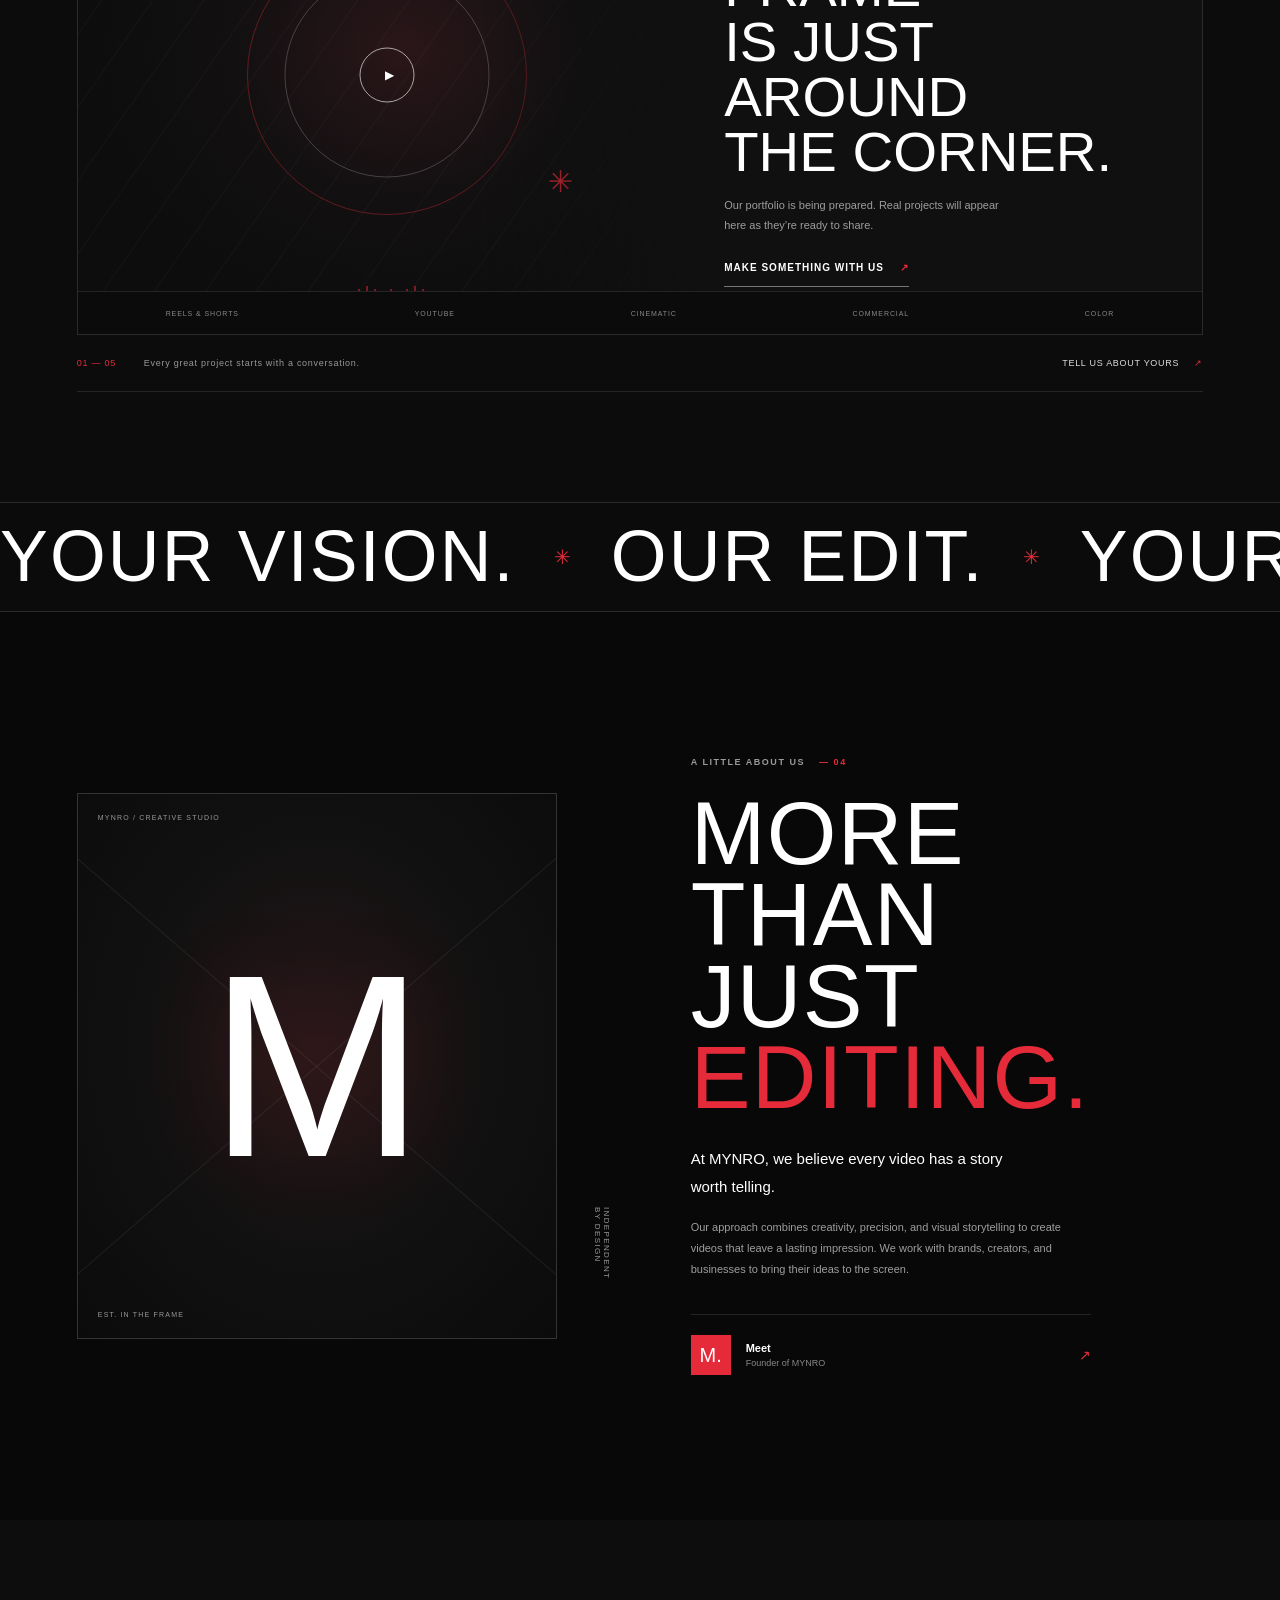
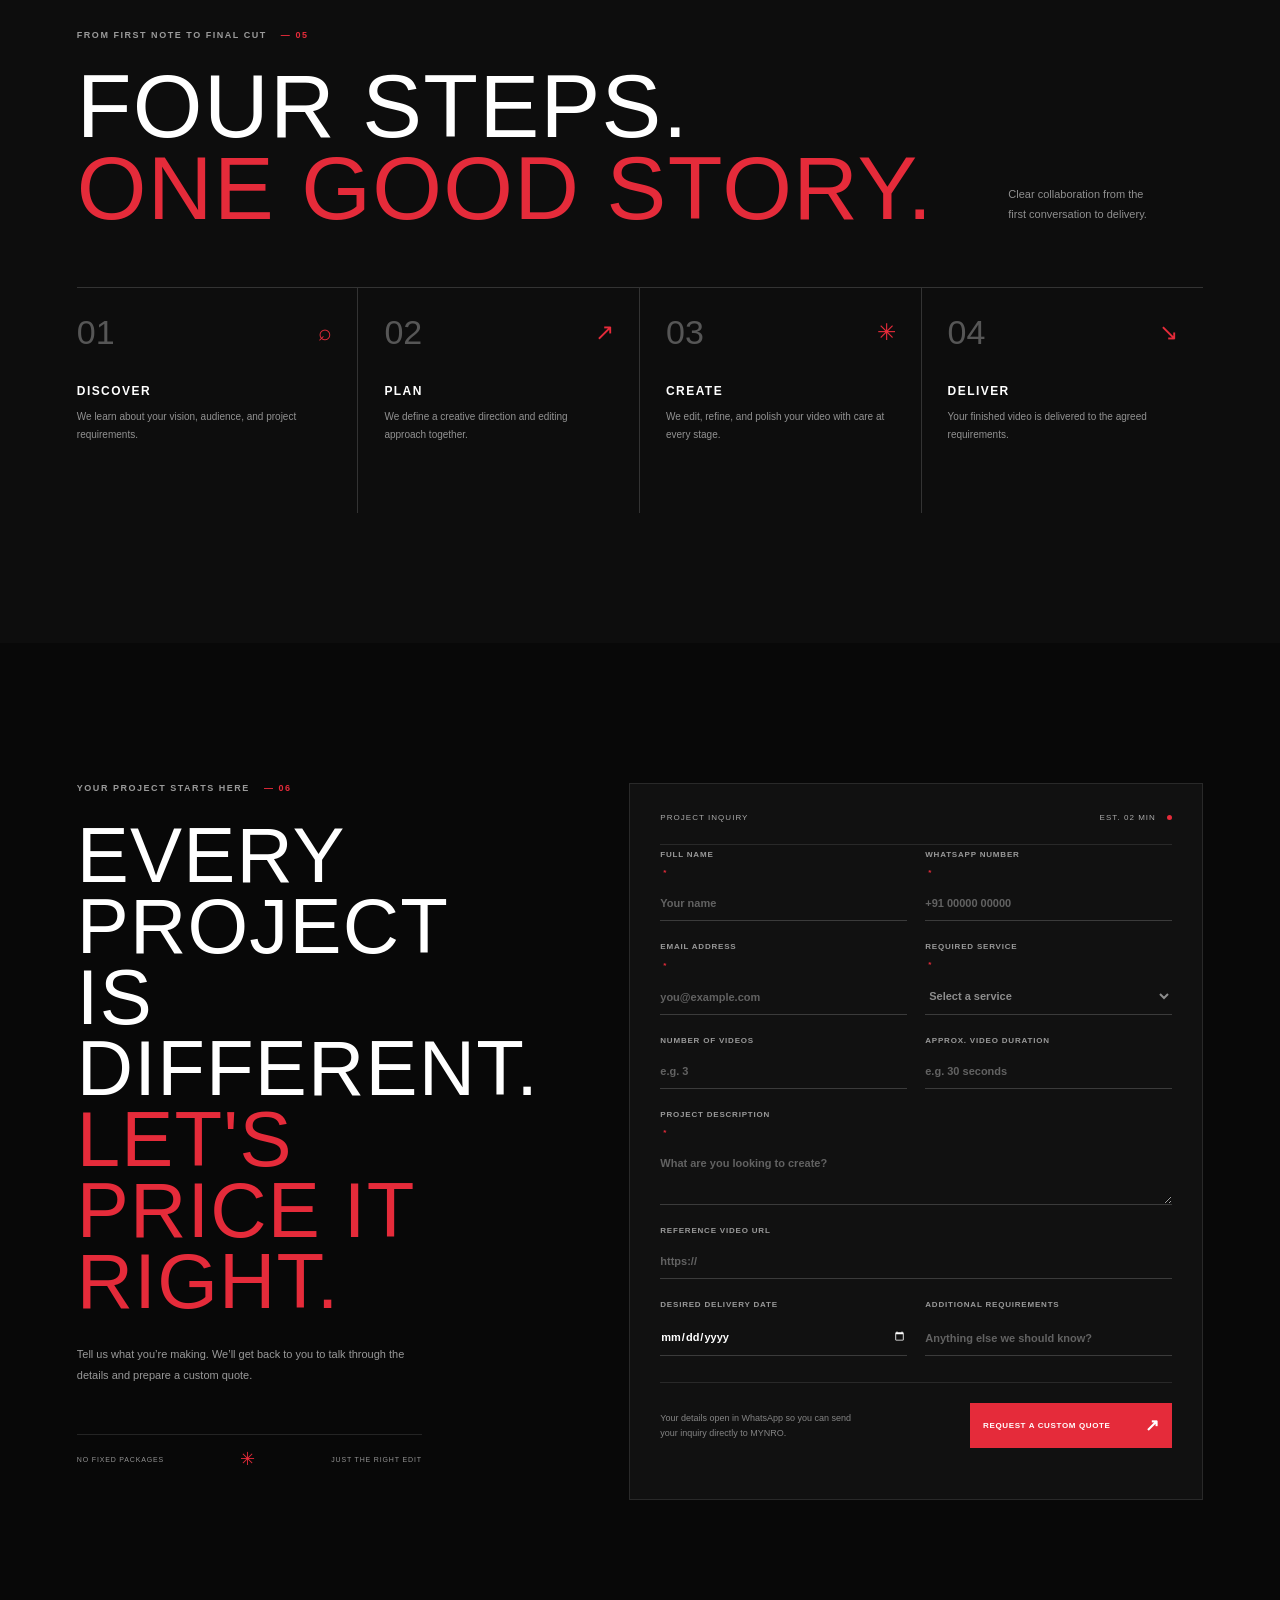
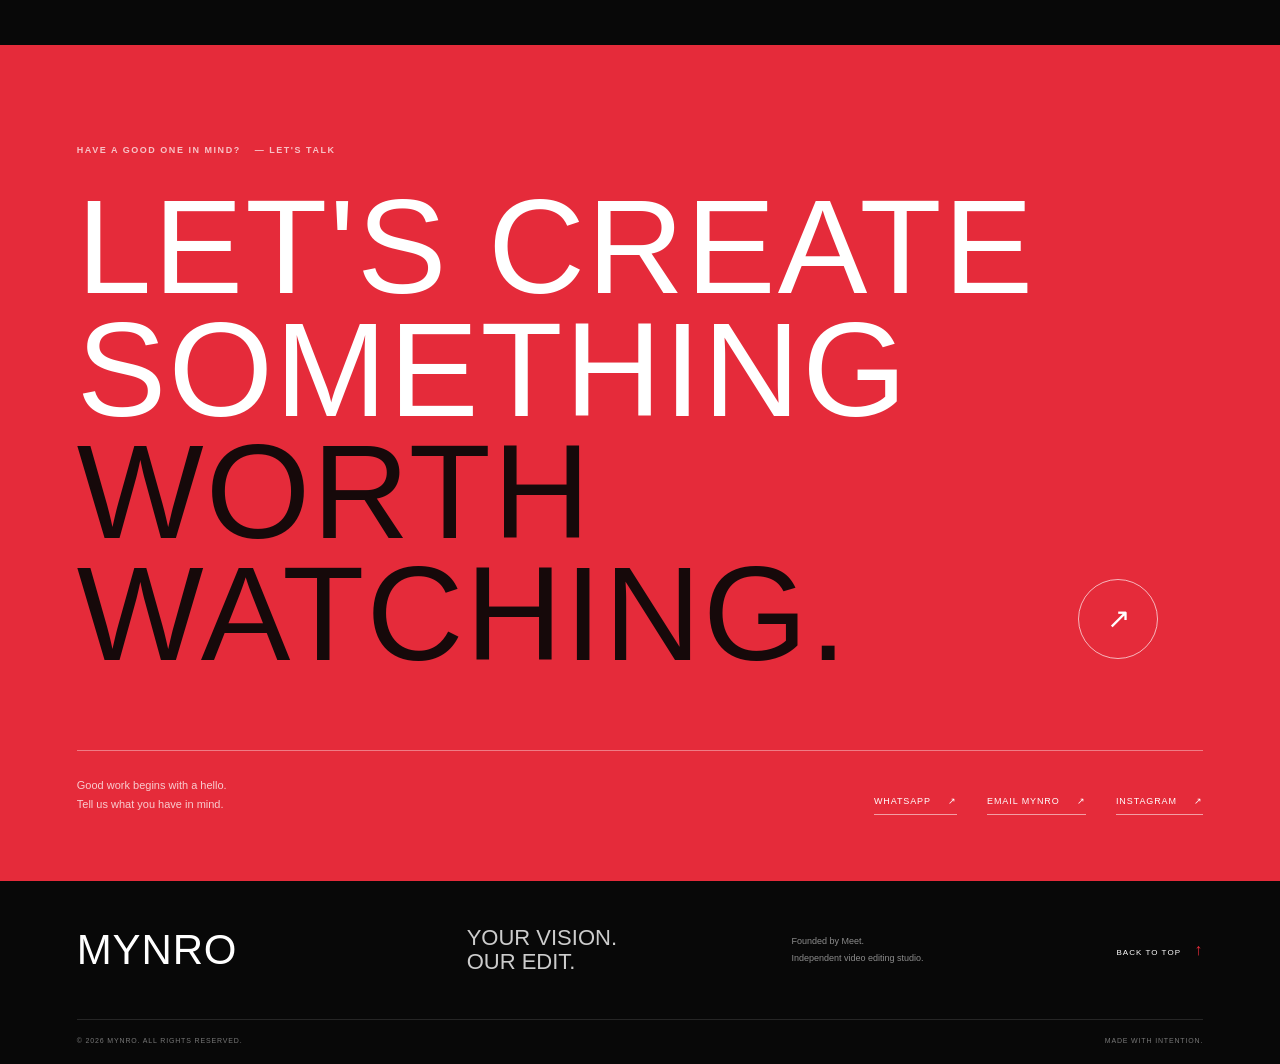
==== commit f3a4d605: "Remove registered marks from About card" ====
--- a/index.html
+++ b/index.html
@@ -66,7 +66,7 @@
     <section class="manifesto" aria-label="MYNRO brand statement"><div class="manifesto-track"><span>YOUR VISION.</span><b>✳</b><span>OUR EDIT.</span><b>✳</b><span>YOUR VISION.</span><b>✳</b><span>OUR EDIT.</span><b>✳</b></div></section>
 
     <section class="about section-pad" id="about">
-      <div class="about-visual reveal"><div class="about-frame"><span class="frame-top">MYNRO® / CREATIVE STUDIO</span><div class="about-monogram">M<span>®</span></div><span class="frame-bottom">EST. IN THE FRAME</span></div><span class="about-index">INDEPENDENT<br>BY DESIGN</span></div>
+      <div class="about-visual reveal"><div class="about-frame"><span class="frame-top">MYNRO / CREATIVE STUDIO</span><div class="about-monogram">M</div><span class="frame-bottom">EST. IN THE FRAME</span></div><span class="about-index">INDEPENDENT<br>BY DESIGN</span></div>
       <div class="about-copy reveal"><p class="section-kicker">A LITTLE ABOUT US <span>— 04</span></p><h2>MORE THAN<br>JUST <span>EDITING.</span></h2><p class="about-lead">At MYNRO, we believe every video has a story worth telling.</p><p>Our approach combines creativity, precision, and visual storytelling to create videos that leave a lasting impression. We work with brands, creators, and businesses to bring their ideas to the screen.</p><div class="founder"><span class="founder-mark">M.</span><div><strong>Meet</strong><span>Founder of MYNRO</span></div><span class="founder-arrow">↗</span></div></div>
     </section>
 
--- a/styles.css
+++ b/styles.css
@@ -5,3 +5,10 @@
 @media(max-width:370px){:root{--gutter:19px}.hero-title{font-size:14vw}.hero-actions{gap:12px}.service-row{grid-template-columns:20px 42px 1fr 28px;gap:8px}.service-symbol{width:40px;height:40px}.service-main h3{font-size:12px}.service-main p{font-size:8px}.section-heading h2{font-size:47px}.empty-foot{font-size:5px}.contact-links{gap:11px}.contact-links a{font-size:7px}.form-grid{grid-template-columns:1fr}.form-grid .wide{grid-column:auto}}
 @media(prefers-reduced-motion:reduce){*,*::before,*::after{scroll-behavior:auto!important;animation-duration:.01ms!important;animation-iteration-count:1!important;transition-duration:.01ms!important}.reveal{opacity:1;transform:none}}
 .service-detail{margin-top:8px}.service-detail summary{display:inline-flex;align-items:center;gap:8px;list-style:none;cursor:pointer;color:#ddd;font-size:8px;font-weight:700;letter-spacing:.09em;text-transform:uppercase;border-bottom:1px solid #555;padding-bottom:4px}.service-detail summary::-webkit-details-marker{display:none}.service-detail summary:after{content:'+';color:var(--red);font-size:13px}.service-detail[open] summary:after{content:'−'}.service-detail p{padding-top:8px!important;color:#aaa!important}
+/* MYNRO Desktop Layout Fix */
+@media (min-width: 1001px) {
+  .hero-title {
+    font-size: clamp(64px, 7.5vw, 120px);
+    line-height: 0.98;
+  }
+}
